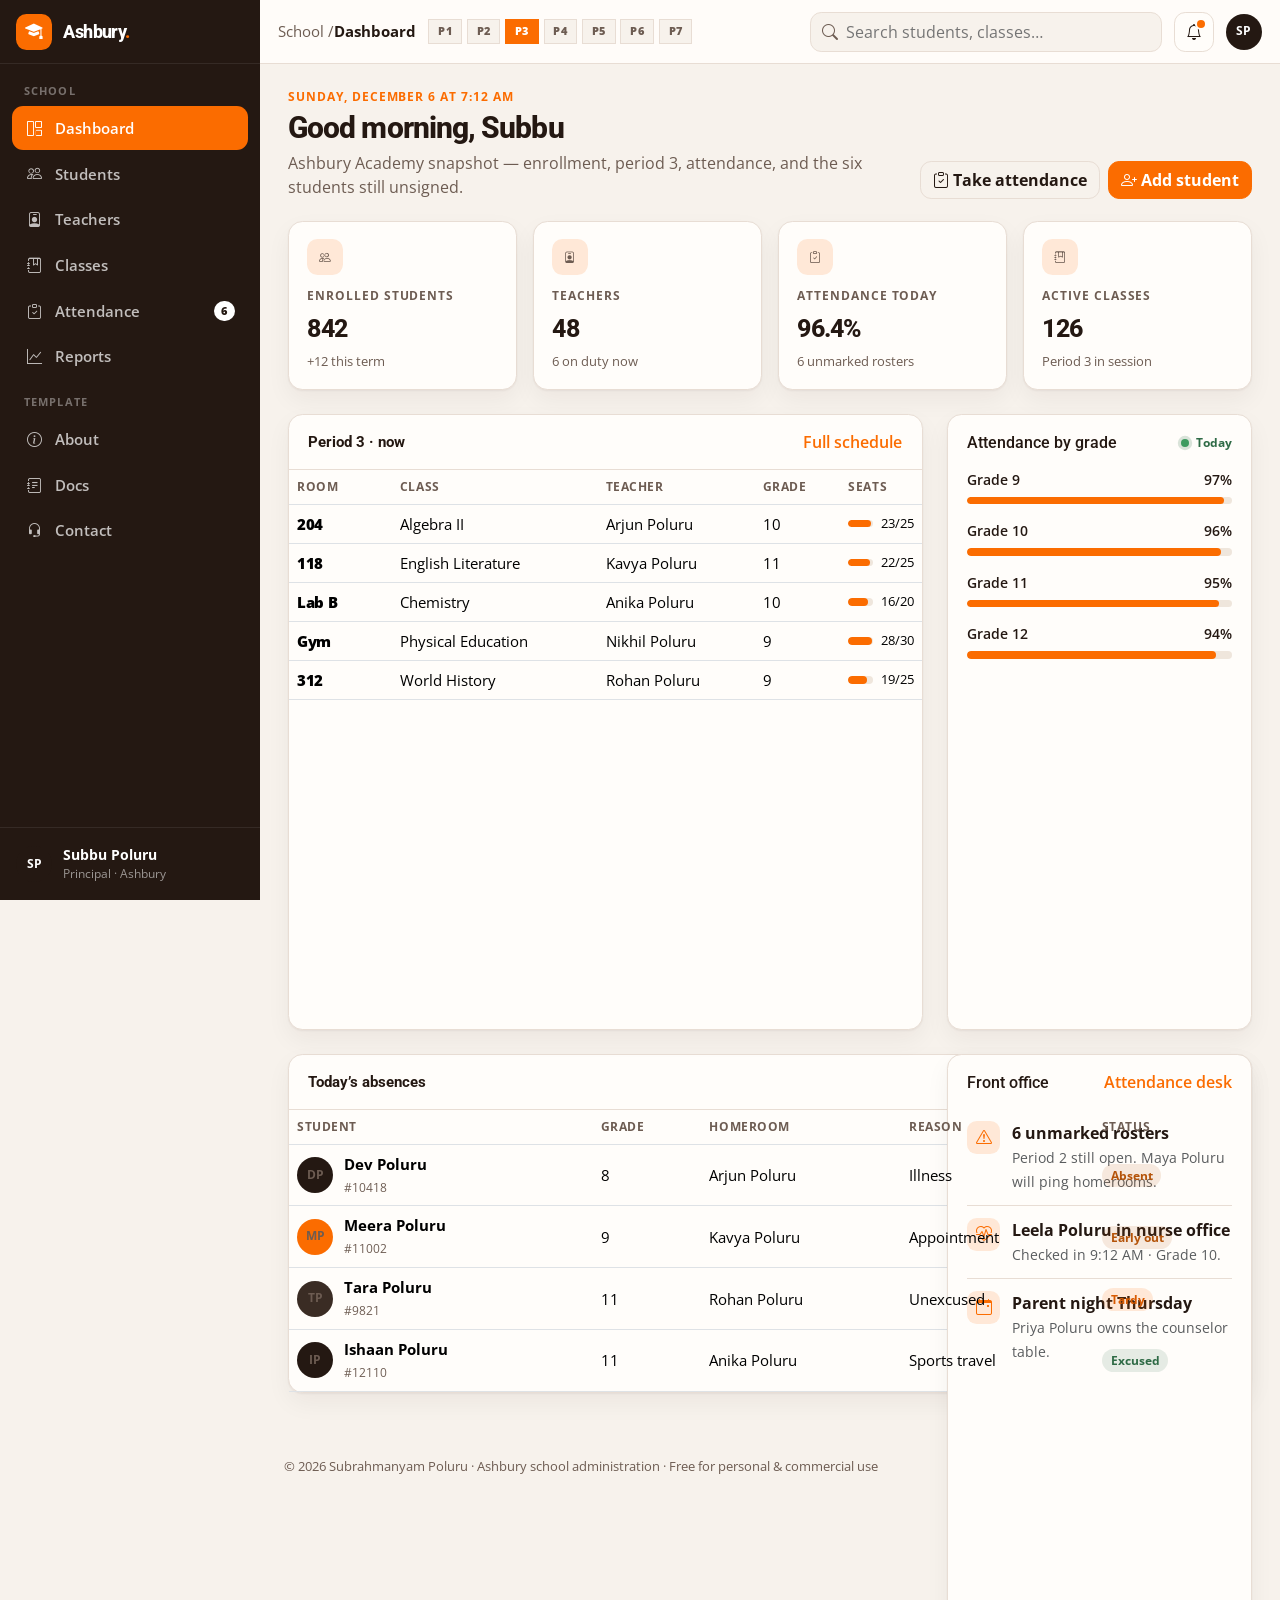
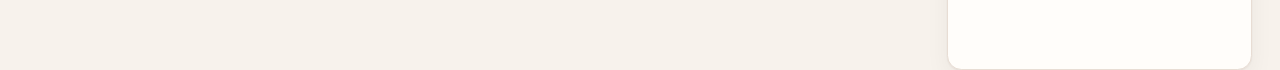
==== web/bootstrap/school-administration/index.html @ 757418d2 "Add school administration dashboard pages and teacher gradebook - Created new HTML pages for school " ====
<!DOCTYPE html>
<!--
  Ashbury — School administration dashboard
  Author: Subrahmanyam Poluru
  Website: https://polurus.com
  License: Free for Personal and Commercial Use
-->
<html lang="en">
<head>
  <meta charset="UTF-8" />
  <meta name="viewport" content="width=device-width, initial-scale=1.0" />
  <meta name="author" content="Subrahmanyam Poluru" />
  <meta name="description" content="Ashbury Academy school administration dashboard for students, teachers, classes, attendance, and reports." />
  <title>Dashboard — Ashbury Academy</title>
  <link rel="preconnect" href="https://fonts.googleapis.com" />
  <link rel="preconnect" href="https://fonts.gstatic.com" crossorigin />
  <link href="https://fonts.googleapis.com/css2?family=Open+Sans:wght@400;500;600;700&family=Roboto:wght@500;700;900&display=swap" rel="stylesheet" />
  <link href="https://cdn.jsdelivr.net/npm/bootstrap@5.3.3/dist/css/bootstrap.min.css" rel="stylesheet" />
  <link href="https://cdn.jsdelivr.net/npm/bootstrap-icons@1.11.3/font/bootstrap-icons.min.css" rel="stylesheet" />
  <link href="assets/css/style.css" rel="stylesheet" />
</head>
<body class="sa-body">
  <a class="sa-skip-link" href="#main-content">Skip to content</a>
  <div class="sa-overlay" id="saOverlay" aria-hidden="true"></div>

  <div class="sa-shell">
    <aside class="sa-sidebar" id="saSidebar" aria-label="Primary">
      <div class="sa-brand">
        <a class="sa-brand-link" href="index.html">
          <span class="sa-brand-mark" aria-hidden="true"><i class="bi bi-mortarboard-fill"></i></span>
          <span>Ashbury<em>.</em></span>
        </a>
        <button type="button" class="sa-sidebar-close d-lg-none" id="saSidebarClose" aria-label="Close navigation">
          <i class="bi bi-x-lg"></i>
        </button>
      </div>
      <nav class="sa-nav">
        <p class="sa-nav-label">School</p>
        <ul class="sa-nav-list">
          <li><a class="sa-nav-link active" href="index.html" aria-current="page"><i class="bi bi-grid-1x2"></i><span>Dashboard</span></a></li>
          <li><a class="sa-nav-link" href="students.html"><i class="bi bi-people"></i><span>Students</span></a></li>
          <li><a class="sa-nav-link" href="teachers.html"><i class="bi bi-person-badge"></i><span>Teachers</span></a></li>
          <li><a class="sa-nav-link" href="classes.html"><i class="bi bi-journal-bookmark"></i><span>Classes</span></a></li>
          <li><a class="sa-nav-link" href="attendance.html"><i class="bi bi-clipboard-check"></i><span>Attendance</span><span class="sa-nav-badge">6</span></a></li>
          <li><a class="sa-nav-link" href="reports.html"><i class="bi bi-graph-up"></i><span>Reports</span></a></li>
        </ul>
        <p class="sa-nav-label">Template</p>
        <ul class="sa-nav-list">
          <li><a class="sa-nav-link" href="about.html"><i class="bi bi-info-circle"></i><span>About</span></a></li>
          <li><a class="sa-nav-link" href="documentation.html"><i class="bi bi-journal-text"></i><span>Docs</span></a></li>
          <li><a class="sa-nav-link" href="contact.html"><i class="bi bi-headset"></i><span>Contact</span></a></li>
        </ul>
      </nav>
      <div class="sa-sidebar-foot">
        <div class="sa-staff">
          <span class="sa-avatar">SP</span>
          <p><strong>Subbu Poluru</strong>Principal · Ashbury</p>
        </div>
      </div>
    </aside>

    <div class="sa-main">
      <header class="sa-topbar">
        <button type="button" class="sa-menu-btn" id="saMenuBtn" aria-label="Open navigation" aria-controls="saSidebar">
          <i class="bi bi-list fs-5"></i>
        </button>
        <p class="sa-crumb mb-0">School / <strong>Dashboard</strong></p>
        <div class="sa-periods" aria-label="Bell schedule">
          <span class="sa-period">P1</span>
          <span class="sa-period">P2</span>
          <span class="sa-period is-now" title="Period 3 · Algebra II">P3</span>
          <span class="sa-period">P4</span>
          <span class="sa-period">P5</span>
          <span class="sa-period">P6</span>
          <span class="sa-period">P7</span>
        </div>
        <div class="sa-search">
          <i class="bi bi-search" aria-hidden="true"></i>
          <input id="saTopSearch" type="search" placeholder="Search students, classes…" aria-label="Search the school dashboard" />
        </div>
        <button type="button" class="sa-icon-btn" aria-label="Notifications, 3 unread">
          <i class="bi bi-bell"></i>
          <span class="sa-dot"></span>
        </button>
        <span class="sa-avatar" aria-hidden="true">SP</span>
      </header>

      <main id="main-content" class="sa-content">
        <div class="sa-page-head">
          <div>
            <p class="sa-kicker" id="saClock">Tuesday, September 8</p>
            <h1>Good morning, Subbu</h1>
            <p class="sa-lede">Ashbury Academy snapshot — enrollment, period 3, attendance, and the six students still unsigned.</p>
          </div>
          <div class="d-flex flex-wrap gap-2">
            <a class="btn sa-btn-ghost" href="attendance.html"><i class="bi bi-clipboard-check me-1"></i>Take attendance</a>
            <a class="btn sa-btn-primary" href="students.html"><i class="bi bi-person-plus me-1"></i>Add student</a>
          </div>
        </div>

        <div class="row g-3 mb-4">
          <div class="col-sm-6 col-xl-3">
            <article class="sa-card sa-stat">
              <span class="sa-stat-icon"><i class="bi bi-people"></i></span>
              <span>Enrolled students</span>
              <strong>842</strong>
              <small>+12 this term</small>
            </article>
          </div>
          <div class="col-sm-6 col-xl-3">
            <article class="sa-card sa-stat">
              <span class="sa-stat-icon"><i class="bi bi-person-badge"></i></span>
              <span>Teachers</span>
              <strong>48</strong>
              <small>6 on duty now</small>
            </article>
          </div>
          <div class="col-sm-6 col-xl-3">
            <article class="sa-card sa-stat">
              <span class="sa-stat-icon"><i class="bi bi-clipboard-check"></i></span>
              <span>Attendance today</span>
              <strong>96.4%</strong>
              <small>6 unmarked rosters</small>
            </article>
          </div>
          <div class="col-sm-6 col-xl-3">
            <article class="sa-card sa-stat">
              <span class="sa-stat-icon"><i class="bi bi-journal-bookmark"></i></span>
              <span>Active classes</span>
              <strong>126</strong>
              <small>Period 3 in session</small>
            </article>
          </div>
        </div>

        <div class="row g-4 mb-4">
          <div class="col-xl-8">
            <section class="sa-card">
              <div class="sa-card-head">
                <h2>Period 3 · now</h2>
                <a href="classes.html" class="fw-semibold">Full schedule</a>
              </div>
              <div class="table-responsive">
                <table class="table sa-table">
                  <thead>
                    <tr>
                      <th>Room</th>
                      <th>Class</th>
                      <th>Teacher</th>
                      <th>Grade</th>
                      <th>Seats</th>
                    </tr>
                  </thead>
                  <tbody>
                    <tr>
                      <td class="sa-class-time">204</td>
                      <td>Algebra II</td>
                      <td>Arjun Poluru</td>
                      <td>10</td>
                      <td>
                        <div class="d-flex align-items-center gap-2">
                          <div class="sa-bar flex-grow-1"><span style="width:92%"></span></div>
                          <span class="small">23/25</span>
                        </div>
                      </td>
                    </tr>
                    <tr>
                      <td class="sa-class-time">118</td>
                      <td>English Literature</td>
                      <td>Kavya Poluru</td>
                      <td>11</td>
                      <td>
                        <div class="d-flex align-items-center gap-2">
                          <div class="sa-bar flex-grow-1"><span style="width:88%"></span></div>
                          <span class="small">22/25</span>
                        </div>
                      </td>
                    </tr>
                    <tr>
                      <td class="sa-class-time">Lab B</td>
                      <td>Chemistry</td>
                      <td>Anika Poluru</td>
                      <td>10</td>
                      <td>
                        <div class="d-flex align-items-center gap-2">
                          <div class="sa-bar flex-grow-1"><span style="width:80%"></span></div>
                          <span class="small">16/20</span>
                        </div>
                      </td>
                    </tr>
                    <tr>
                      <td class="sa-class-time">Gym</td>
                      <td>Physical Education</td>
                      <td>Nikhil Poluru</td>
                      <td>9</td>
                      <td>
                        <div class="d-flex align-items-center gap-2">
                          <div class="sa-bar flex-grow-1"><span style="width:96%"></span></div>
                          <span class="small">28/30</span>
                        </div>
                      </td>
                    </tr>
                    <tr>
                      <td class="sa-class-time">312</td>
                      <td>World History</td>
                      <td>Rohan Poluru</td>
                      <td>9</td>
                      <td>
                        <div class="d-flex align-items-center gap-2">
                          <div class="sa-bar flex-grow-1"><span style="width:76%"></span></div>
                          <span class="small">19/25</span>
                        </div>
                      </td>
                    </tr>
                  </tbody>
                </table>
              </div>
            </section>
          </div>
          <div class="col-xl-4">
            <section class="sa-card sa-card-pad mb-4">
              <div class="d-flex justify-content-between align-items-center mb-3">
                <h2 class="h6 mb-0">Attendance by grade</h2>
                <span class="sa-live">Today</span>
              </div>
              <div class="sa-zone mb-3">
                <div class="sa-zone-row"><span>Grade 9</span><span>97%</span></div>
                <div class="sa-bar"><span style="width:97%"></span></div>
              </div>
              <div class="sa-zone mb-3">
                <div class="sa-zone-row"><span>Grade 10</span><span>96%</span></div>
                <div class="sa-bar"><span style="width:96%"></span></div>
              </div>
              <div class="sa-zone mb-3">
                <div class="sa-zone-row"><span>Grade 11</span><span>95%</span></div>
                <div class="sa-bar"><span style="width:95%"></span></div>
              </div>
              <div class="sa-zone">
                <div class="sa-zone-row"><span>Grade 12</span><span>94%</span></div>
                <div class="sa-bar"><span style="width:94%"></span></div>
              </div>
            </section>
            <section class="sa-card sa-card-pad">
              <h2 class="h6 mb-3">Front office</h2>
              <div class="sa-alert">
                <span class="sa-alert-icon"><i class="bi bi-exclamation-triangle"></i></span>
                <div>
                  <strong class="d-block">6 unmarked rosters</strong>
                  <span class="text-muted small">Period 2 still open. Maya Poluru will ping homerooms.</span>
                </div>
              </div>
              <div class="sa-alert">
                <span class="sa-alert-icon"><i class="bi bi-heart-pulse"></i></span>
                <div>
                  <strong class="d-block">Leela Poluru in nurse office</strong>
                  <span class="text-muted small">Checked in 9:12 AM · Grade 10.</span>
                </div>
              </div>
              <div class="sa-alert">
                <span class="sa-alert-icon"><i class="bi bi-calendar-event"></i></span>
                <div>
                  <strong class="d-block">Parent night Thursday</strong>
                  <span class="text-muted small">Priya Poluru owns the counselor table.</span>
                </div>
              </div>
            </section>
          </div>
        </div>

        <section class="sa-card">
          <div class="sa-card-head">
            <h2>Today’s absences</h2>
            <a href="attendance.html" class="fw-semibold">Attendance desk</a>
          </div>
          <div class="table-responsive">
            <table class="table sa-table">
              <thead>
                <tr>
                  <th>Student</th>
                  <th>Grade</th>
                  <th>Homeroom</th>
                  <th>Reason</th>
                  <th>Status</th>
                </tr>
              </thead>
              <tbody>
                <tr>
                  <td>
                    <div class="sa-person">
                      <span class="sa-avatar">DP</span>
                      <div><strong>Dev Poluru</strong><span>#10418</span></div>
                    </div>
                  </td>
                  <td>8</td>
                  <td>Arjun Poluru</td>
                  <td>Illness</td>
                  <td><span class="sa-badge sa-badge-warn">Absent</span></td>
                </tr>
                <tr>
                  <td>
                    <div class="sa-person">
                      <span class="sa-avatar sa-avatar-ember">MP</span>
                      <div><strong>Meera Poluru</strong><span>#11002</span></div>
                    </div>
                  </td>
                  <td>9</td>
                  <td>Kavya Poluru</td>
                  <td>Appointment</td>
                  <td><span class="sa-badge sa-badge-warn">Early out</span></td>
                </tr>
                <tr>
                  <td>
                    <div class="sa-person">
                      <span class="sa-avatar sa-avatar-ink">TP</span>
                      <div><strong>Tara Poluru</strong><span>#9821</span></div>
                    </div>
                  </td>
                  <td>11</td>
                  <td>Rohan Poluru</td>
                  <td>Unexcused</td>
                  <td><span class="sa-badge">Tardy</span></td>
                </tr>
                <tr>
                  <td>
                    <div class="sa-person">
                      <span class="sa-avatar">IP</span>
                      <div><strong>Ishaan Poluru</strong><span>#12110</span></div>
                    </div>
                  </td>
                  <td>11</td>
                  <td>Anika Poluru</td>
                  <td>Sports travel</td>
                  <td><span class="sa-badge sa-badge-ok">Excused</span></td>
                </tr>
              </tbody>
            </table>
          </div>
        </section>
      </main>

      <p class="sa-footer px-4">&copy; 2026 Subrahmanyam Poluru · Ashbury school administration · Free for personal &amp; commercial use</p>
    </div>
  </div>

  <div class="toast-container position-fixed bottom-0 end-0 p-3" style="z-index: 1100">
    <div id="saToast" class="toast sa-toast" role="status" aria-live="polite" aria-atomic="true">
      <div class="toast-header">
        <strong class="me-auto">Ashbury</strong>
        <button type="button" class="btn-close" data-bs-dismiss="toast" aria-label="Close"></button>
      </div>
      <div class="toast-body" id="saToastBody">Done.</div>
    </div>
  </div>

  <script src="https://cdn.jsdelivr.net/npm/bootstrap@5.3.3/dist/js/bootstrap.bundle.min.js"></script>
  <script src="assets/js/script.js"></script>
</body>
</html>
---- web/bootstrap/school-administration/assets/css/style.css ----
/* Ashbury — School administration dashboard
   Prefix: sa- | Orange #FB6C00 | Open Sans + Roboto
*/
:root {
  --sa-primary: #fb6c00;
  --sa-primary-dark: #d85a00;
  --sa-primary-soft: rgba(251, 108, 0, 0.14);
  --sa-ink: #241812;
  --sa-ink-2: #3a2c24;
  --sa-muted: #6d5c52;
  --sa-canvas: #f7f2ec;
  --sa-surface: #fffdfa;
  --sa-line: #e8ddd4;
  --sa-success: #2f6b46;
  --sa-warn: #b45309;
  --sa-danger: #b42318;
  --sa-sidebar-w: 260px;
  --sa-topbar-h: 64px;
  --sa-radius: 0.9rem;
  --sa-shadow: 0 1px 2px rgba(36, 24, 18, 0.05), 0 10px 24px rgba(36, 24, 18, 0.05);
  --sa-font: "Open Sans", system-ui, sans-serif;
  --sa-display: "Roboto", system-ui, sans-serif;
  --sa-ease: 0.2s ease;
}

*,
*::before,
*::after {
  box-sizing: border-box;
}

html,
body {
  min-height: 100%;
}

body.sa-body {
  margin: 0;
  font-family: var(--sa-font);
  color: var(--sa-ink);
  background: var(--sa-canvas);
  line-height: 1.5;
  -webkit-font-smoothing: antialiased;
}

h1,
h2,
h3,
.sa-brand-link,
.sa-stat strong,
.sa-page-head h1 {
  font-family: var(--sa-display);
}

a {
  color: var(--sa-primary);
  text-decoration: none;
}

a:hover {
  color: var(--sa-primary-dark);
}

button,
input,
select,
textarea {
  font-family: inherit;
}

.sa-skip-link {
  position: absolute;
  left: 1rem;
  top: -3.5rem;
  z-index: 2000;
  background: var(--sa-primary);
  color: #fff;
  padding: 0.6rem 1rem;
  border-radius: 0.55rem;
  font-weight: 700;
}

.sa-skip-link:focus {
  top: 1rem;
  color: #fff;
}

.sa-shell {
  min-height: 100vh;
  min-height: 100dvh;
}

.sa-overlay {
  position: fixed;
  inset: 0;
  z-index: 1035;
  background: rgba(36, 24, 18, 0.5);
  opacity: 0;
  visibility: hidden;
  transition: opacity var(--sa-ease), visibility var(--sa-ease);
}

.sa-overlay.is-visible {
  opacity: 1;
  visibility: visible;
}

.sa-sidebar {
  position: fixed;
  inset: 0 auto 0 0;
  z-index: 1040;
  width: var(--sa-sidebar-w);
  display: flex;
  flex-direction: column;
  background: var(--sa-ink);
  color: rgba(255, 255, 255, 0.72);
  transform: translateX(-100%);
  transition: transform var(--sa-ease);
}

.sa-sidebar.is-open {
  transform: translateX(0);
}

.sa-brand {
  display: flex;
  align-items: center;
  justify-content: space-between;
  gap: 0.75rem;
  min-height: var(--sa-topbar-h);
  padding: 0 1rem;
  border-bottom: 1px solid rgba(255, 255, 255, 0.08);
}

.sa-brand-link {
  display: inline-flex;
  align-items: center;
  gap: 0.7rem;
  color: #fff !important;
  font-weight: 800;
  letter-spacing: -0.03em;
  font-size: 1.15rem;
}

.sa-brand-mark {
  width: 2.25rem;
  height: 2.25rem;
  border-radius: 0.65rem;
  display: grid;
  place-items: center;
  background: var(--sa-primary);
  color: #fff;
  font-size: 1.1rem;
}

.sa-brand em {
  font-style: normal;
  color: var(--sa-primary);
}

.sa-sidebar-close {
  width: 2.15rem;
  height: 2.15rem;
  border: 1px solid rgba(255, 255, 255, 0.14);
  border-radius: 0.5rem;
  background: transparent;
  color: #fff;
}

.sa-nav {
  flex: 1;
  overflow-y: auto;
  padding: 1rem 0.75rem;
}

.sa-nav-label {
  margin: 1rem 0.75rem 0.4rem;
  font-size: 0.7rem;
  font-weight: 700;
  letter-spacing: 0.1em;
  text-transform: uppercase;
  color: rgba(255, 255, 255, 0.38);
}

.sa-nav-label:first-child {
  margin-top: 0.2rem;
}

.sa-nav-list {
  list-style: none;
  margin: 0;
  padding: 0;
}

.sa-nav-link {
  display: flex;
  align-items: center;
  gap: 0.7rem;
  padding: 0.65rem 0.8rem;
  margin-bottom: 0.15rem;
  border-radius: 0.7rem;
  color: rgba(255, 255, 255, 0.72);
  font-weight: 600;
  font-size: 0.94rem;
}

.sa-nav-link i {
  width: 1.2rem;
  text-align: center;
}

.sa-nav-link:hover {
  background: rgba(255, 255, 255, 0.06);
  color: #fff;
}

.sa-nav-link.active {
  background: var(--sa-primary);
  color: #fff;
}

.sa-nav-badge {
  margin-left: auto;
  min-width: 1.35rem;
  padding: 0.1rem 0.4rem;
  border-radius: 999px;
  background: #fff;
  color: var(--sa-ink);
  font-size: 0.68rem;
  font-weight: 800;
  text-align: center;
}

.sa-nav-link.active .sa-nav-badge {
  background: rgba(0, 0, 0, 0.18);
  color: #fff;
}

.sa-sidebar-foot {
  padding: 1rem;
  border-top: 1px solid rgba(255, 255, 255, 0.08);
}

.sa-staff {
  display: flex;
  align-items: center;
  gap: 0.7rem;
}

.sa-staff p {
  margin: 0;
  font-size: 0.78rem;
  color: rgba(255, 255, 255, 0.55);
}

.sa-staff strong {
  display: block;
  color: #fff;
  font-size: 0.88rem;
}

.sa-main {
  min-width: 0;
}

.sa-topbar {
  position: sticky;
  top: 0;
  z-index: 20;
  display: flex;
  align-items: center;
  gap: 0.75rem;
  min-height: var(--sa-topbar-h);
  padding: 0.65rem 1.15rem;
  background: rgba(255, 253, 250, 0.92);
  backdrop-filter: blur(10px);
  border-bottom: 1px solid var(--sa-line);
}

.sa-menu-btn {
  width: 2.4rem;
  height: 2.4rem;
  border: 1px solid var(--sa-line);
  border-radius: 0.65rem;
  background: var(--sa-surface);
  color: var(--sa-ink);
}

.sa-crumb {
  display: none;
  font-size: 0.92rem;
  color: var(--sa-muted);
}

.sa-crumb strong {
  color: var(--sa-ink);
}

.sa-periods {
  display: none;
  flex-wrap: wrap;
  align-items: center;
  gap: 0.3rem;
}

.sa-period {
  min-width: 2.1rem;
  padding: 0.22rem 0.45rem;
  border: 1px solid var(--sa-line);
  background: var(--sa-canvas);
  color: var(--sa-muted);
  font-size: 0.68rem;
  font-weight: 800;
  letter-spacing: 0.04em;
  text-align: center;
}

.sa-period.is-now {
  background: var(--sa-primary);
  border-color: var(--sa-primary);
  color: #fff;
}

.sa-search {
  position: relative;
  margin-left: auto;
  min-width: 0;
  flex: 1 1 10rem;
  max-width: 22rem;
}

.sa-search i {
  position: absolute;
  left: 0.8rem;
  top: 50%;
  transform: translateY(-50%);
  color: var(--sa-muted);
  pointer-events: none;
}

.sa-search input {
  width: 100%;
  height: 2.5rem;
  padding: 0 0.8rem 0 2.2rem;
  border: 1px solid var(--sa-line);
  border-radius: 0.7rem;
  background: var(--sa-canvas);
}

.sa-search input:focus,
.sa-field .form-control:focus,
.sa-field .form-select:focus,
.sa-form .form-control:focus,
.sa-form .form-select:focus {
  outline: 0;
  border-color: var(--sa-primary);
  box-shadow: 0 0 0 0.2rem var(--sa-primary-soft);
}

.sa-icon-btn {
  position: relative;
  width: 2.5rem;
  height: 2.5rem;
  border: 1px solid var(--sa-line);
  border-radius: 0.7rem;
  background: var(--sa-surface);
  color: var(--sa-ink);
}

.sa-dot {
  position: absolute;
  top: 0.45rem;
  right: 0.5rem;
  width: 0.5rem;
  height: 0.5rem;
  border-radius: 50%;
  background: var(--sa-primary);
  box-shadow: 0 0 0 2px var(--sa-surface);
}

.sa-avatar {
  width: 2.25rem;
  height: 2.25rem;
  border-radius: 999px;
  display: grid;
  place-items: center;
  background: var(--sa-ink);
  color: #fff;
  font-weight: 700;
  font-size: 0.78rem;
  flex-shrink: 0;
}

.sa-avatar-lg {
  width: 3.1rem;
  height: 3.1rem;
  font-size: 0.95rem;
  border-radius: 0.85rem;
}

.sa-avatar-ember {
  background: var(--sa-primary);
}

.sa-avatar-ink {
  background: var(--sa-ink-2);
}

.sa-content {
  padding: 1.35rem 1.15rem 2.5rem;
}

.sa-page-head {
  display: flex;
  flex-wrap: wrap;
  align-items: flex-end;
  justify-content: space-between;
  gap: 1rem;
  margin-bottom: 1.35rem;
}

.sa-kicker {
  margin: 0 0 0.25rem;
  font-size: 0.75rem;
  font-weight: 700;
  letter-spacing: 0.08em;
  text-transform: uppercase;
  color: var(--sa-primary);
}

.sa-page-head h1,
.sa-section-title {
  margin: 0;
  font-size: clamp(1.5rem, 3vw, 1.9rem);
  font-weight: 800;
  letter-spacing: -0.03em;
}

.sa-lede {
  margin: 0.3rem 0 0;
  color: var(--sa-muted);
  max-width: 38rem;
}

.sa-btn-primary {
  --bs-btn-bg: var(--sa-primary);
  --bs-btn-border-color: var(--sa-primary);
  --bs-btn-hover-bg: var(--sa-primary-dark);
  --bs-btn-hover-border-color: var(--sa-primary-dark);
  --bs-btn-color: #fff;
  --bs-btn-hover-color: #fff;
  font-weight: 700;
  border-radius: 0.7rem;
}

.sa-btn-ghost {
  --bs-btn-color: var(--sa-ink);
  --bs-btn-border-color: var(--sa-line);
  --bs-btn-hover-bg: var(--sa-canvas);
  --bs-btn-hover-color: var(--sa-ink);
  font-weight: 700;
  border-radius: 0.7rem;
}

.sa-card {
  background: var(--sa-surface);
  border: 1px solid var(--sa-line);
  border-radius: var(--sa-radius);
  box-shadow: var(--sa-shadow);
  height: 100%;
}

.sa-card-pad {
  padding: 1.15rem 1.2rem;
}

.sa-card-head {
  display: flex;
  align-items: center;
  justify-content: space-between;
  gap: 0.75rem;
  padding: 0.95rem 1.2rem;
  border-bottom: 1px solid var(--sa-line);
}

.sa-card-head h2 {
  margin: 0;
  font-size: 0.95rem;
  font-weight: 700;
}

.sa-stat {
  padding: 1.1rem 1.15rem;
  display: flex;
  flex-direction: column;
  gap: 0.35rem;
}

.sa-stat-icon {
  width: 2.25rem;
  height: 2.25rem;
  border-radius: 0.65rem;
  display: grid;
  place-items: center;
  background: var(--sa-primary-soft);
  color: var(--sa-primary);
  margin-bottom: 0.35rem;
}

.sa-stat span {
  font-size: 0.72rem;
  font-weight: 700;
  letter-spacing: 0.08em;
  text-transform: uppercase;
  color: var(--sa-muted);
}

.sa-stat strong {
  font-size: 1.55rem;
  letter-spacing: -0.03em;
  font-weight: 800;
}

.sa-stat small {
  color: var(--sa-muted);
  font-size: 0.8rem;
}

.sa-live {
  display: inline-flex;
  align-items: center;
  gap: 0.4rem;
  font-size: 0.75rem;
  font-weight: 700;
  color: var(--sa-success);
}

.sa-live::before {
  content: "";
  width: 0.5rem;
  height: 0.5rem;
  border-radius: 50%;
  background: #3d9a5f;
  box-shadow: 0 0 0 0.2rem rgba(47, 107, 70, 0.18);
}

.sa-bar {
  height: 0.45rem;
  border-radius: 99px;
  background: #efe6dc;
  overflow: hidden;
}

.sa-bar > span {
  display: block;
  height: 100%;
  background: var(--sa-primary);
  border-radius: inherit;
}

.sa-zone {
  display: grid;
  gap: 0.45rem;
}

.sa-zone-row {
  display: flex;
  justify-content: space-between;
  font-size: 0.88rem;
  font-weight: 600;
}

.sa-badge {
  display: inline-flex;
  align-items: center;
  gap: 0.25rem;
  padding: 0.18rem 0.55rem;
  border-radius: 999px;
  font-size: 0.72rem;
  font-weight: 700;
  background: var(--sa-primary-soft);
  color: var(--sa-primary-dark);
}

.sa-badge-ok {
  background: rgba(47, 107, 70, 0.12);
  color: var(--sa-success);
}

.sa-badge-warn {
  background: rgba(180, 83, 9, 0.12);
  color: var(--sa-warn);
}

.sa-badge-muted {
  background: rgba(36, 24, 18, 0.07);
  color: var(--sa-ink-2);
}

.sa-table {
  --bs-table-bg: transparent;
  margin: 0;
}

.sa-table thead th {
  font-size: 0.72rem;
  text-transform: uppercase;
  letter-spacing: 0.05em;
  color: var(--sa-muted);
  font-weight: 700;
  border-bottom-width: 1px;
}

.sa-table td {
  vertical-align: middle;
  font-size: 0.92rem;
}

.sa-person {
  display: flex;
  align-items: center;
  gap: 0.7rem;
}

.sa-person strong {
  display: block;
  font-size: 0.92rem;
}

.sa-person span {
  color: var(--sa-muted);
  font-size: 0.78rem;
}

.sa-alert {
  display: flex;
  gap: 0.75rem;
  padding: 0.75rem 0;
  border-bottom: 1px solid var(--sa-line);
}

.sa-alert:last-child {
  border-bottom: 0;
  padding-bottom: 0;
}

.sa-alert-icon {
  width: 2.1rem;
  height: 2.1rem;
  border-radius: 0.6rem;
  display: grid;
  place-items: center;
  background: var(--sa-primary-soft);
  color: var(--sa-primary);
  flex-shrink: 0;
}

.sa-toolbar {
  display: flex;
  flex-wrap: wrap;
  gap: 0.75rem;
  align-items: end;
  margin-bottom: 1.15rem;
}

.sa-field {
  display: grid;
  gap: 0.3rem;
  margin: 0;
  font-size: 0.8rem;
  font-weight: 700;
  color: var(--sa-ink-2);
}

.sa-search-wrap {
  position: relative;
  min-width: min(100%, 16rem);
  flex: 1 1 14rem;
}

.sa-search-wrap > i {
  position: absolute;
  left: 0.8rem;
  top: 50%;
  transform: translateY(-50%);
  color: var(--sa-muted);
  pointer-events: none;
}

.sa-search-wrap .form-control {
  padding-left: 2.2rem;
}

.sa-field .form-control,
.sa-field .form-select,
.sa-form .form-control,
.sa-form .form-select {
  border-radius: 0.65rem;
  border-color: var(--sa-line);
  padding: 0.55rem 0.8rem;
}

.sa-empty {
  display: none;
  margin: 1rem 0 0;
  color: var(--sa-muted);
}

.sa-empty.is-visible {
  display: block;
}

.sa-profile {
  display: flex;
  flex-direction: column;
  gap: 0.8rem;
}

.sa-tags {
  display: flex;
  flex-wrap: wrap;
  gap: 0.35rem;
  list-style: none;
  margin: 0;
  padding: 0;
}

.sa-class-time {
  min-width: 4.5rem;
  font-weight: 800;
  letter-spacing: -0.02em;
}

.sa-attend-row {
  display: flex;
  align-items: center;
  justify-content: space-between;
  gap: 0.75rem;
  padding: 0.7rem 0;
  border-bottom: 1px solid var(--sa-line);
}

.sa-attend-row:last-child {
  border-bottom: 0;
}

.sa-docs {
  display: grid;
  grid-template-columns: 14rem 1fr;
  gap: 1.25rem;
  align-items: start;
}

.sa-docs-nav {
  position: sticky;
  top: 5.25rem;
  padding: 1rem;
  background: var(--sa-surface);
  border: 1px solid var(--sa-line);
  border-radius: var(--sa-radius);
}

.sa-docs-nav ul {
  list-style: none;
  margin: 0;
  padding: 0;
  display: grid;
  gap: 0.2rem;
}

.sa-docs-nav a {
  display: block;
  padding: 0.4rem 0.55rem;
  border-radius: 0.45rem;
  color: var(--sa-ink-2);
  font-weight: 600;
  font-size: 0.9rem;
}

.sa-docs-nav a:hover,
.sa-docs-nav a.is-active {
  background: var(--sa-primary-soft);
  color: var(--sa-primary-dark);
}

.sa-docs-content section {
  scroll-margin-top: 5.5rem;
  margin-bottom: 1.75rem;
}

.sa-code {
  display: block;
  padding: 0.9rem 1rem;
  border-radius: 0.65rem;
  background: var(--sa-ink);
  color: #f7f2ec;
  font-family: ui-monospace, Menlo, monospace;
  font-size: 0.8rem;
  overflow-x: auto;
  white-space: pre;
}

.sa-toast .toast-header {
  background: var(--sa-ink);
  color: #fff;
  border: 0;
}

.sa-footer {
  padding: 1.25rem 1.15rem 0.25rem;
  color: var(--sa-muted);
  font-size: 0.8rem;
}

.sa-form-stack {
  display: grid;
  gap: 0.9rem;
}

@media (min-width: 992px) {
  .sa-sidebar {
    transform: none;
  }

  .sa-main {
    margin-left: var(--sa-sidebar-w);
  }

  .sa-menu-btn,
  .sa-sidebar-close {
    display: none;
  }

  .sa-crumb,
  .sa-periods {
    display: flex;
  }

  .sa-content {
    padding: 1.5rem 1.75rem 2.75rem;
  }
}

@media (max-width: 991.98px) {
  .sa-docs {
    grid-template-columns: 1fr;
  }

  .sa-docs-nav {
    position: static;
  }
}

@media (max-width: 575.98px) {
  .sa-search {
    display: none;
  }
}
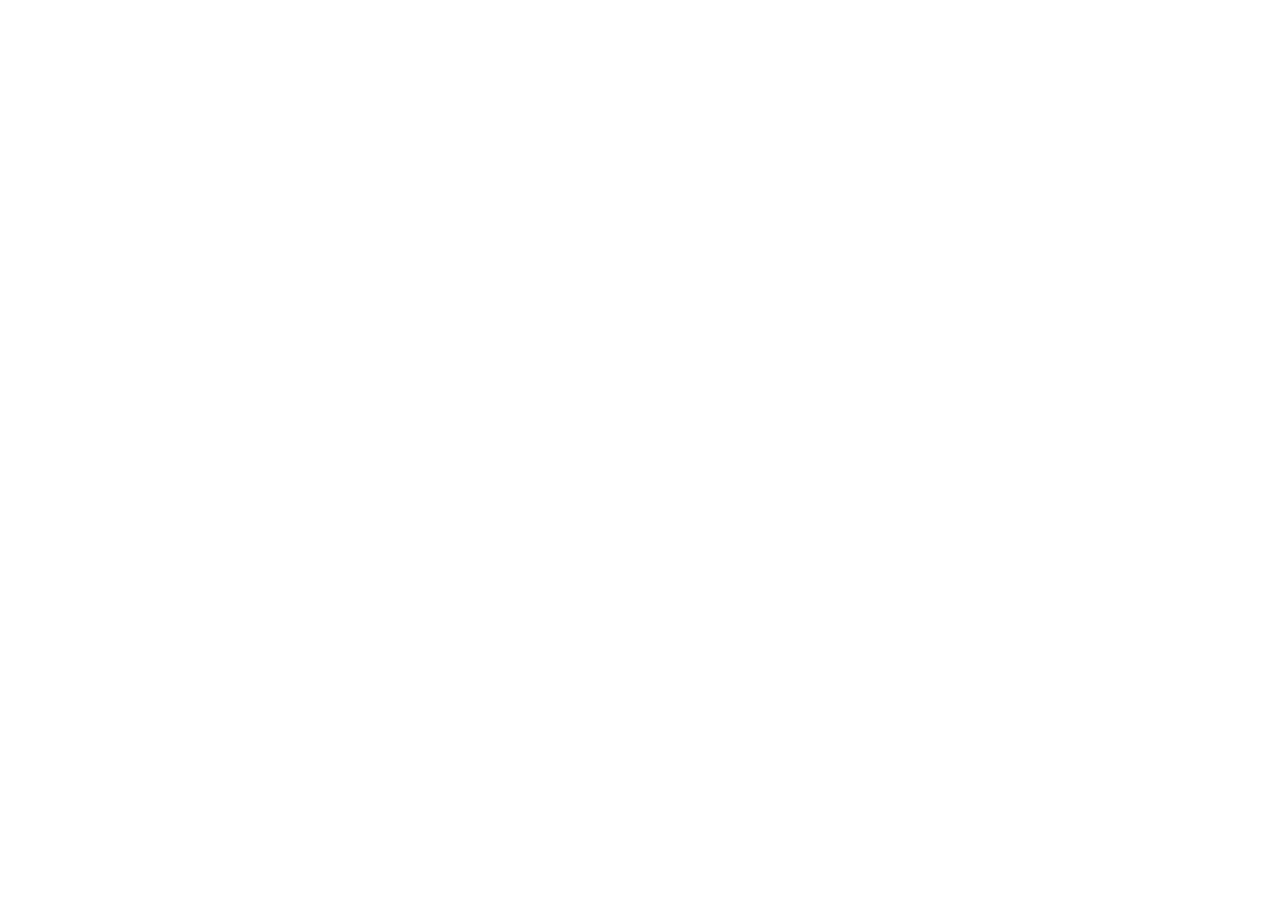
==== commit ae95d6da: "Add initial HTML, CSS, and JavaScript files for School Administration	school-administration	Educatio" ====
--- a/web/bootstrap/school-administration/index.html
+++ b/web/bootstrap/school-administration/index.html
@@ -1,6 +1,6 @@
 <!DOCTYPE html>
 <!--
-  Ashbury — School administration dashboard
+  Lotline — Real estate marketplace
   Author: Subrahmanyam Poluru
   Website: https://polurus.com
   License: Free for Personal and Commercial Use
@@ -10,347 +10,16 @@
   <meta charset="UTF-8" />
   <meta name="viewport" content="width=device-width, initial-scale=1.0" />
   <meta name="author" content="Subrahmanyam Poluru" />
-  <meta name="description" content="Ashbury Academy school administration dashboard for students, teachers, classes, attendance, and reports." />
-  <title>Dashboard — Ashbury Academy</title>
+  <meta name="description" content="" />
+  <title></title>
   <link rel="preconnect" href="https://fonts.googleapis.com" />
   <link rel="preconnect" href="https://fonts.gstatic.com" crossorigin />
-  <link href="https://fonts.googleapis.com/css2?family=Open+Sans:wght@400;500;600;700&family=Roboto:wght@500;700;900&display=swap" rel="stylesheet" />
+  <link href="https://fonts.googleapis.com/css2?family=Plus+Jakarta+Sans:wght@500;600;700;800&family=Source+Serif+4:opsz,wght@8..60,500;8..60,600;8..60,700&display=swap" rel="stylesheet" />
   <link href="https://cdn.jsdelivr.net/npm/bootstrap@5.3.3/dist/css/bootstrap.min.css" rel="stylesheet" />
   <link href="https://cdn.jsdelivr.net/npm/bootstrap-icons@1.11.3/font/bootstrap-icons.min.css" rel="stylesheet" />
   <link href="assets/css/style.css" rel="stylesheet" />
 </head>
-<body class="sa-body">
-  <a class="sa-skip-link" href="#main-content">Skip to content</a>
-  <div class="sa-overlay" id="saOverlay" aria-hidden="true"></div>
-
-  <div class="sa-shell">
-    <aside class="sa-sidebar" id="saSidebar" aria-label="Primary">
-      <div class="sa-brand">
-        <a class="sa-brand-link" href="index.html">
-          <span class="sa-brand-mark" aria-hidden="true"><i class="bi bi-mortarboard-fill"></i></span>
-          <span>Ashbury<em>.</em></span>
-        </a>
-        <button type="button" class="sa-sidebar-close d-lg-none" id="saSidebarClose" aria-label="Close navigation">
-          <i class="bi bi-x-lg"></i>
-        </button>
-      </div>
-      <nav class="sa-nav">
-        <p class="sa-nav-label">School</p>
-        <ul class="sa-nav-list">
-          <li><a class="sa-nav-link active" href="index.html" aria-current="page"><i class="bi bi-grid-1x2"></i><span>Dashboard</span></a></li>
-          <li><a class="sa-nav-link" href="students.html"><i class="bi bi-people"></i><span>Students</span></a></li>
-          <li><a class="sa-nav-link" href="teachers.html"><i class="bi bi-person-badge"></i><span>Teachers</span></a></li>
-          <li><a class="sa-nav-link" href="classes.html"><i class="bi bi-journal-bookmark"></i><span>Classes</span></a></li>
-          <li><a class="sa-nav-link" href="attendance.html"><i class="bi bi-clipboard-check"></i><span>Attendance</span><span class="sa-nav-badge">6</span></a></li>
-          <li><a class="sa-nav-link" href="reports.html"><i class="bi bi-graph-up"></i><span>Reports</span></a></li>
-        </ul>
-        <p class="sa-nav-label">Template</p>
-        <ul class="sa-nav-list">
-          <li><a class="sa-nav-link" href="about.html"><i class="bi bi-info-circle"></i><span>About</span></a></li>
-          <li><a class="sa-nav-link" href="documentation.html"><i class="bi bi-journal-text"></i><span>Docs</span></a></li>
-          <li><a class="sa-nav-link" href="contact.html"><i class="bi bi-headset"></i><span>Contact</span></a></li>
-        </ul>
-      </nav>
-      <div class="sa-sidebar-foot">
-        <div class="sa-staff">
-          <span class="sa-avatar">SP</span>
-          <p><strong>Subbu Poluru</strong>Principal · Ashbury</p>
-        </div>
-      </div>
-    </aside>
-
-    <div class="sa-main">
-      <header class="sa-topbar">
-        <button type="button" class="sa-menu-btn" id="saMenuBtn" aria-label="Open navigation" aria-controls="saSidebar">
-          <i class="bi bi-list fs-5"></i>
-        </button>
-        <p class="sa-crumb mb-0">School / <strong>Dashboard</strong></p>
-        <div class="sa-periods" aria-label="Bell schedule">
-          <span class="sa-period">P1</span>
-          <span class="sa-period">P2</span>
-          <span class="sa-period is-now" title="Period 3 · Algebra II">P3</span>
-          <span class="sa-period">P4</span>
-          <span class="sa-period">P5</span>
-          <span class="sa-period">P6</span>
-          <span class="sa-period">P7</span>
-        </div>
-        <div class="sa-search">
-          <i class="bi bi-search" aria-hidden="true"></i>
-          <input id="saTopSearch" type="search" placeholder="Search students, classes…" aria-label="Search the school dashboard" />
-        </div>
-        <button type="button" class="sa-icon-btn" aria-label="Notifications, 3 unread">
-          <i class="bi bi-bell"></i>
-          <span class="sa-dot"></span>
-        </button>
-        <span class="sa-avatar" aria-hidden="true">SP</span>
-      </header>
-
-      <main id="main-content" class="sa-content">
-        <div class="sa-page-head">
-          <div>
-            <p class="sa-kicker" id="saClock">Tuesday, September 8</p>
-            <h1>Good morning, Subbu</h1>
-            <p class="sa-lede">Ashbury Academy snapshot — enrollment, period 3, attendance, and the six students still unsigned.</p>
-          </div>
-          <div class="d-flex flex-wrap gap-2">
-            <a class="btn sa-btn-ghost" href="attendance.html"><i class="bi bi-clipboard-check me-1"></i>Take attendance</a>
-            <a class="btn sa-btn-primary" href="students.html"><i class="bi bi-person-plus me-1"></i>Add student</a>
-          </div>
-        </div>
-
-        <div class="row g-3 mb-4">
-          <div class="col-sm-6 col-xl-3">
-            <article class="sa-card sa-stat">
-              <span class="sa-stat-icon"><i class="bi bi-people"></i></span>
-              <span>Enrolled students</span>
-              <strong>842</strong>
-              <small>+12 this term</small>
-            </article>
-          </div>
-          <div class="col-sm-6 col-xl-3">
-            <article class="sa-card sa-stat">
-              <span class="sa-stat-icon"><i class="bi bi-person-badge"></i></span>
-              <span>Teachers</span>
-              <strong>48</strong>
-              <small>6 on duty now</small>
-            </article>
-          </div>
-          <div class="col-sm-6 col-xl-3">
-            <article class="sa-card sa-stat">
-              <span class="sa-stat-icon"><i class="bi bi-clipboard-check"></i></span>
-              <span>Attendance today</span>
-              <strong>96.4%</strong>
-              <small>6 unmarked rosters</small>
-            </article>
-          </div>
-          <div class="col-sm-6 col-xl-3">
-            <article class="sa-card sa-stat">
-              <span class="sa-stat-icon"><i class="bi bi-journal-bookmark"></i></span>
-              <span>Active classes</span>
-              <strong>126</strong>
-              <small>Period 3 in session</small>
-            </article>
-          </div>
-        </div>
-
-        <div class="row g-4 mb-4">
-          <div class="col-xl-8">
-            <section class="sa-card">
-              <div class="sa-card-head">
-                <h2>Period 3 · now</h2>
-                <a href="classes.html" class="fw-semibold">Full schedule</a>
-              </div>
-              <div class="table-responsive">
-                <table class="table sa-table">
-                  <thead>
-                    <tr>
-                      <th>Room</th>
-                      <th>Class</th>
-                      <th>Teacher</th>
-                      <th>Grade</th>
-                      <th>Seats</th>
-                    </tr>
-                  </thead>
-                  <tbody>
-                    <tr>
-                      <td class="sa-class-time">204</td>
-                      <td>Algebra II</td>
-                      <td>Arjun Poluru</td>
-                      <td>10</td>
-                      <td>
-                        <div class="d-flex align-items-center gap-2">
-                          <div class="sa-bar flex-grow-1"><span style="width:92%"></span></div>
-                          <span class="small">23/25</span>
-                        </div>
-                      </td>
-                    </tr>
-                    <tr>
-                      <td class="sa-class-time">118</td>
-                      <td>English Literature</td>
-                      <td>Kavya Poluru</td>
-                      <td>11</td>
-                      <td>
-                        <div class="d-flex align-items-center gap-2">
-                          <div class="sa-bar flex-grow-1"><span style="width:88%"></span></div>
-                          <span class="small">22/25</span>
-                        </div>
-                      </td>
-                    </tr>
-                    <tr>
-                      <td class="sa-class-time">Lab B</td>
-                      <td>Chemistry</td>
-                      <td>Anika Poluru</td>
-                      <td>10</td>
-                      <td>
-                        <div class="d-flex align-items-center gap-2">
-                          <div class="sa-bar flex-grow-1"><span style="width:80%"></span></div>
-                          <span class="small">16/20</span>
-                        </div>
-                      </td>
-                    </tr>
-                    <tr>
-                      <td class="sa-class-time">Gym</td>
-                      <td>Physical Education</td>
-                      <td>Nikhil Poluru</td>
-                      <td>9</td>
-                      <td>
-                        <div class="d-flex align-items-center gap-2">
-                          <div class="sa-bar flex-grow-1"><span style="width:96%"></span></div>
-                          <span class="small">28/30</span>
-                        </div>
-                      </td>
-                    </tr>
-                    <tr>
-                      <td class="sa-class-time">312</td>
-                      <td>World History</td>
-                      <td>Rohan Poluru</td>
-                      <td>9</td>
-                      <td>
-                        <div class="d-flex align-items-center gap-2">
-                          <div class="sa-bar flex-grow-1"><span style="width:76%"></span></div>
-                          <span class="small">19/25</span>
-                        </div>
-                      </td>
-                    </tr>
-                  </tbody>
-                </table>
-              </div>
-            </section>
-          </div>
-          <div class="col-xl-4">
-            <section class="sa-card sa-card-pad mb-4">
-              <div class="d-flex justify-content-between align-items-center mb-3">
-                <h2 class="h6 mb-0">Attendance by grade</h2>
-                <span class="sa-live">Today</span>
-              </div>
-              <div class="sa-zone mb-3">
-                <div class="sa-zone-row"><span>Grade 9</span><span>97%</span></div>
-                <div class="sa-bar"><span style="width:97%"></span></div>
-              </div>
-              <div class="sa-zone mb-3">
-                <div class="sa-zone-row"><span>Grade 10</span><span>96%</span></div>
-                <div class="sa-bar"><span style="width:96%"></span></div>
-              </div>
-              <div class="sa-zone mb-3">
-                <div class="sa-zone-row"><span>Grade 11</span><span>95%</span></div>
-                <div class="sa-bar"><span style="width:95%"></span></div>
-              </div>
-              <div class="sa-zone">
-                <div class="sa-zone-row"><span>Grade 12</span><span>94%</span></div>
-                <div class="sa-bar"><span style="width:94%"></span></div>
-              </div>
-            </section>
-            <section class="sa-card sa-card-pad">
-              <h2 class="h6 mb-3">Front office</h2>
-              <div class="sa-alert">
-                <span class="sa-alert-icon"><i class="bi bi-exclamation-triangle"></i></span>
-                <div>
-                  <strong class="d-block">6 unmarked rosters</strong>
-                  <span class="text-muted small">Period 2 still open. Maya Poluru will ping homerooms.</span>
-                </div>
-              </div>
-              <div class="sa-alert">
-                <span class="sa-alert-icon"><i class="bi bi-heart-pulse"></i></span>
-                <div>
-                  <strong class="d-block">Leela Poluru in nurse office</strong>
-                  <span class="text-muted small">Checked in 9:12 AM · Grade 10.</span>
-                </div>
-              </div>
-              <div class="sa-alert">
-                <span class="sa-alert-icon"><i class="bi bi-calendar-event"></i></span>
-                <div>
-                  <strong class="d-block">Parent night Thursday</strong>
-                  <span class="text-muted small">Priya Poluru owns the counselor table.</span>
-                </div>
-              </div>
-            </section>
-          </div>
-        </div>
-
-        <section class="sa-card">
-          <div class="sa-card-head">
-            <h2>Today’s absences</h2>
-            <a href="attendance.html" class="fw-semibold">Attendance desk</a>
-          </div>
-          <div class="table-responsive">
-            <table class="table sa-table">
-              <thead>
-                <tr>
-                  <th>Student</th>
-                  <th>Grade</th>
-                  <th>Homeroom</th>
-                  <th>Reason</th>
-                  <th>Status</th>
-                </tr>
-              </thead>
-              <tbody>
-                <tr>
-                  <td>
-                    <div class="sa-person">
-                      <span class="sa-avatar">DP</span>
-                      <div><strong>Dev Poluru</strong><span>#10418</span></div>
-                    </div>
-                  </td>
-                  <td>8</td>
-                  <td>Arjun Poluru</td>
-                  <td>Illness</td>
-                  <td><span class="sa-badge sa-badge-warn">Absent</span></td>
-                </tr>
-                <tr>
-                  <td>
-                    <div class="sa-person">
-                      <span class="sa-avatar sa-avatar-ember">MP</span>
-                      <div><strong>Meera Poluru</strong><span>#11002</span></div>
-                    </div>
-                  </td>
-                  <td>9</td>
-                  <td>Kavya Poluru</td>
-                  <td>Appointment</td>
-                  <td><span class="sa-badge sa-badge-warn">Early out</span></td>
-                </tr>
-                <tr>
-                  <td>
-                    <div class="sa-person">
-                      <span class="sa-avatar sa-avatar-ink">TP</span>
-                      <div><strong>Tara Poluru</strong><span>#9821</span></div>
-                    </div>
-                  </td>
-                  <td>11</td>
-                  <td>Rohan Poluru</td>
-                  <td>Unexcused</td>
-                  <td><span class="sa-badge">Tardy</span></td>
-                </tr>
-                <tr>
-                  <td>
-                    <div class="sa-person">
-                      <span class="sa-avatar">IP</span>
-                      <div><strong>Ishaan Poluru</strong><span>#12110</span></div>
-                    </div>
-                  </td>
-                  <td>11</td>
-                  <td>Anika Poluru</td>
-                  <td>Sports travel</td>
-                  <td><span class="sa-badge sa-badge-ok">Excused</span></td>
-                </tr>
-              </tbody>
-            </table>
-          </div>
-        </section>
-      </main>
-
-      <p class="sa-footer px-4">&copy; 2026 Subrahmanyam Poluru · Ashbury school administration · Free for personal &amp; commercial use</p>
-    </div>
-  </div>
-
-  <div class="toast-container position-fixed bottom-0 end-0 p-3" style="z-index: 1100">
-    <div id="saToast" class="toast sa-toast" role="status" aria-live="polite" aria-atomic="true">
-      <div class="toast-header">
-        <strong class="me-auto">Ashbury</strong>
-        <button type="button" class="btn-close" data-bs-dismiss="toast" aria-label="Close"></button>
-      </div>
-      <div class="toast-body" id="saToastBody">Done.</div>
-    </div>
-  </div>
+<body>
 
   <script src="https://cdn.jsdelivr.net/npm/bootstrap@5.3.3/dist/js/bootstrap.bundle.min.js"></script>
   <script src="assets/js/script.js"></script>
--- a/web/bootstrap/school-administration/assets/css/style.css
+++ b/web/bootstrap/school-administration/assets/css/style.css
@@ -1,858 +1,5 @@
-/* Ashbury — School administration dashboard
-   Prefix: sa- | Orange #FB6C00 | Open Sans + Roboto
-*/
-:root {
-  --sa-primary: #fb6c00;
-  --sa-primary-dark: #d85a00;
-  --sa-primary-soft: rgba(251, 108, 0, 0.14);
-  --sa-ink: #241812;
-  --sa-ink-2: #3a2c24;
-  --sa-muted: #6d5c52;
-  --sa-canvas: #f7f2ec;
-  --sa-surface: #fffdfa;
-  --sa-line: #e8ddd4;
-  --sa-success: #2f6b46;
-  --sa-warn: #b45309;
-  --sa-danger: #b42318;
-  --sa-sidebar-w: 260px;
-  --sa-topbar-h: 64px;
-  --sa-radius: 0.9rem;
-  --sa-shadow: 0 1px 2px rgba(36, 24, 18, 0.05), 0 10px 24px rgba(36, 24, 18, 0.05);
-  --sa-font: "Open Sans", system-ui, sans-serif;
-  --sa-display: "Roboto", system-ui, sans-serif;
-  --sa-ease: 0.2s ease;
-}
-
-*,
-*::before,
-*::after {
-  box-sizing: border-box;
-}
-
-html,
-body {
-  min-height: 100%;
-}
-
-body.sa-body {
-  margin: 0;
-  font-family: var(--sa-font);
-  color: var(--sa-ink);
-  background: var(--sa-canvas);
-  line-height: 1.5;
-  -webkit-font-smoothing: antialiased;
-}
-
-h1,
-h2,
-h3,
-.sa-brand-link,
-.sa-stat strong,
-.sa-page-head h1 {
-  font-family: var(--sa-display);
-}
-
-a {
-  color: var(--sa-primary);
-  text-decoration: none;
-}
-
-a:hover {
-  color: var(--sa-primary-dark);
-}
-
-button,
-input,
-select,
-textarea {
-  font-family: inherit;
-}
-
-.sa-skip-link {
-  position: absolute;
-  left: 1rem;
-  top: -3.5rem;
-  z-index: 2000;
-  background: var(--sa-primary);
-  color: #fff;
-  padding: 0.6rem 1rem;
-  border-radius: 0.55rem;
-  font-weight: 700;
-}
-
-.sa-skip-link:focus {
-  top: 1rem;
-  color: #fff;
-}
-
-.sa-shell {
-  min-height: 100vh;
-  min-height: 100dvh;
-}
-
-.sa-overlay {
-  position: fixed;
-  inset: 0;
-  z-index: 1035;
-  background: rgba(36, 24, 18, 0.5);
-  opacity: 0;
-  visibility: hidden;
-  transition: opacity var(--sa-ease), visibility var(--sa-ease);
-}
-
-.sa-overlay.is-visible {
-  opacity: 1;
-  visibility: visible;
-}
-
-.sa-sidebar {
-  position: fixed;
-  inset: 0 auto 0 0;
-  z-index: 1040;
-  width: var(--sa-sidebar-w);
-  display: flex;
-  flex-direction: column;
-  background: var(--sa-ink);
-  color: rgba(255, 255, 255, 0.72);
-  transform: translateX(-100%);
-  transition: transform var(--sa-ease);
-}
-
-.sa-sidebar.is-open {
-  transform: translateX(0);
-}
-
-.sa-brand {
-  display: flex;
-  align-items: center;
-  justify-content: space-between;
-  gap: 0.75rem;
-  min-height: var(--sa-topbar-h);
-  padding: 0 1rem;
-  border-bottom: 1px solid rgba(255, 255, 255, 0.08);
-}
-
-.sa-brand-link {
-  display: inline-flex;
-  align-items: center;
-  gap: 0.7rem;
-  color: #fff !important;
-  font-weight: 800;
-  letter-spacing: -0.03em;
-  font-size: 1.15rem;
-}
-
-.sa-brand-mark {
-  width: 2.25rem;
-  height: 2.25rem;
-  border-radius: 0.65rem;
-  display: grid;
-  place-items: center;
-  background: var(--sa-primary);
-  color: #fff;
-  font-size: 1.1rem;
-}
-
-.sa-brand em {
-  font-style: normal;
-  color: var(--sa-primary);
-}
-
-.sa-sidebar-close {
-  width: 2.15rem;
-  height: 2.15rem;
-  border: 1px solid rgba(255, 255, 255, 0.14);
-  border-radius: 0.5rem;
-  background: transparent;
-  color: #fff;
-}
-
-.sa-nav {
-  flex: 1;
-  overflow-y: auto;
-  padding: 1rem 0.75rem;
-}
-
-.sa-nav-label {
-  margin: 1rem 0.75rem 0.4rem;
-  font-size: 0.7rem;
-  font-weight: 700;
-  letter-spacing: 0.1em;
-  text-transform: uppercase;
-  color: rgba(255, 255, 255, 0.38);
-}
-
-.sa-nav-label:first-child {
-  margin-top: 0.2rem;
-}
-
-.sa-nav-list {
-  list-style: none;
-  margin: 0;
-  padding: 0;
-}
-
-.sa-nav-link {
-  display: flex;
-  align-items: center;
-  gap: 0.7rem;
-  padding: 0.65rem 0.8rem;
-  margin-bottom: 0.15rem;
-  border-radius: 0.7rem;
-  color: rgba(255, 255, 255, 0.72);
-  font-weight: 600;
-  font-size: 0.94rem;
-}
-
-.sa-nav-link i {
-  width: 1.2rem;
-  text-align: center;
-}
-
-.sa-nav-link:hover {
-  background: rgba(255, 255, 255, 0.06);
-  color: #fff;
-}
-
-.sa-nav-link.active {
-  background: var(--sa-primary);
-  color: #fff;
-}
-
-.sa-nav-badge {
-  margin-left: auto;
-  min-width: 1.35rem;
-  padding: 0.1rem 0.4rem;
-  border-radius: 999px;
-  background: #fff;
-  color: var(--sa-ink);
-  font-size: 0.68rem;
-  font-weight: 800;
-  text-align: center;
-}
-
-.sa-nav-link.active .sa-nav-badge {
-  background: rgba(0, 0, 0, 0.18);
-  color: #fff;
-}
-
-.sa-sidebar-foot {
-  padding: 1rem;
-  border-top: 1px solid rgba(255, 255, 255, 0.08);
-}
-
-.sa-staff {
-  display: flex;
-  align-items: center;
-  gap: 0.7rem;
-}
-
-.sa-staff p {
-  margin: 0;
-  font-size: 0.78rem;
-  color: rgba(255, 255, 255, 0.55);
-}
-
-.sa-staff strong {
-  display: block;
-  color: #fff;
-  font-size: 0.88rem;
-}
-
-.sa-main {
-  min-width: 0;
-}
-
-.sa-topbar {
-  position: sticky;
-  top: 0;
-  z-index: 20;
-  display: flex;
-  align-items: center;
-  gap: 0.75rem;
-  min-height: var(--sa-topbar-h);
-  padding: 0.65rem 1.15rem;
-  background: rgba(255, 253, 250, 0.92);
-  backdrop-filter: blur(10px);
-  border-bottom: 1px solid var(--sa-line);
-}
-
-.sa-menu-btn {
-  width: 2.4rem;
-  height: 2.4rem;
-  border: 1px solid var(--sa-line);
-  border-radius: 0.65rem;
-  background: var(--sa-surface);
-  color: var(--sa-ink);
-}
-
-.sa-crumb {
-  display: none;
-  font-size: 0.92rem;
-  color: var(--sa-muted);
-}
-
-.sa-crumb strong {
-  color: var(--sa-ink);
-}
-
-.sa-periods {
-  display: none;
-  flex-wrap: wrap;
-  align-items: center;
-  gap: 0.3rem;
-}
-
-.sa-period {
-  min-width: 2.1rem;
-  padding: 0.22rem 0.45rem;
-  border: 1px solid var(--sa-line);
-  background: var(--sa-canvas);
-  color: var(--sa-muted);
-  font-size: 0.68rem;
-  font-weight: 800;
-  letter-spacing: 0.04em;
-  text-align: center;
-}
-
-.sa-period.is-now {
-  background: var(--sa-primary);
-  border-color: var(--sa-primary);
-  color: #fff;
-}
-
-.sa-search {
-  position: relative;
-  margin-left: auto;
-  min-width: 0;
-  flex: 1 1 10rem;
-  max-width: 22rem;
-}
-
-.sa-search i {
-  position: absolute;
-  left: 0.8rem;
-  top: 50%;
-  transform: translateY(-50%);
-  color: var(--sa-muted);
-  pointer-events: none;
-}
-
-.sa-search input {
-  width: 100%;
-  height: 2.5rem;
-  padding: 0 0.8rem 0 2.2rem;
-  border: 1px solid var(--sa-line);
-  border-radius: 0.7rem;
-  background: var(--sa-canvas);
-}
-
-.sa-search input:focus,
-.sa-field .form-control:focus,
-.sa-field .form-select:focus,
-.sa-form .form-control:focus,
-.sa-form .form-select:focus {
-  outline: 0;
-  border-color: var(--sa-primary);
-  box-shadow: 0 0 0 0.2rem var(--sa-primary-soft);
-}
-
-.sa-icon-btn {
-  position: relative;
-  width: 2.5rem;
-  height: 2.5rem;
-  border: 1px solid var(--sa-line);
-  border-radius: 0.7rem;
-  background: var(--sa-surface);
-  color: var(--sa-ink);
-}
-
-.sa-dot {
-  position: absolute;
-  top: 0.45rem;
-  right: 0.5rem;
-  width: 0.5rem;
-  height: 0.5rem;
-  border-radius: 50%;
-  background: var(--sa-primary);
-  box-shadow: 0 0 0 2px var(--sa-surface);
-}
-
-.sa-avatar {
-  width: 2.25rem;
-  height: 2.25rem;
-  border-radius: 999px;
-  display: grid;
-  place-items: center;
-  background: var(--sa-ink);
-  color: #fff;
-  font-weight: 700;
-  font-size: 0.78rem;
-  flex-shrink: 0;
-}
-
-.sa-avatar-lg {
-  width: 3.1rem;
-  height: 3.1rem;
-  font-size: 0.95rem;
-  border-radius: 0.85rem;
-}
-
-.sa-avatar-ember {
-  background: var(--sa-primary);
-}
-
-.sa-avatar-ink {
-  background: var(--sa-ink-2);
-}
-
-.sa-content {
-  padding: 1.35rem 1.15rem 2.5rem;
-}
-
-.sa-page-head {
-  display: flex;
-  flex-wrap: wrap;
-  align-items: flex-end;
-  justify-content: space-between;
-  gap: 1rem;
-  margin-bottom: 1.35rem;
-}
-
-.sa-kicker {
-  margin: 0 0 0.25rem;
-  font-size: 0.75rem;
-  font-weight: 700;
-  letter-spacing: 0.08em;
-  text-transform: uppercase;
-  color: var(--sa-primary);
-}
-
-.sa-page-head h1,
-.sa-section-title {
-  margin: 0;
-  font-size: clamp(1.5rem, 3vw, 1.9rem);
-  font-weight: 800;
-  letter-spacing: -0.03em;
-}
-
-.sa-lede {
-  margin: 0.3rem 0 0;
-  color: var(--sa-muted);
-  max-width: 38rem;
-}
-
-.sa-btn-primary {
-  --bs-btn-bg: var(--sa-primary);
-  --bs-btn-border-color: var(--sa-primary);
-  --bs-btn-hover-bg: var(--sa-primary-dark);
-  --bs-btn-hover-border-color: var(--sa-primary-dark);
-  --bs-btn-color: #fff;
-  --bs-btn-hover-color: #fff;
-  font-weight: 700;
-  border-radius: 0.7rem;
-}
-
-.sa-btn-ghost {
-  --bs-btn-color: var(--sa-ink);
-  --bs-btn-border-color: var(--sa-line);
-  --bs-btn-hover-bg: var(--sa-canvas);
-  --bs-btn-hover-color: var(--sa-ink);
-  font-weight: 700;
-  border-radius: 0.7rem;
-}
-
-.sa-card {
-  background: var(--sa-surface);
-  border: 1px solid var(--sa-line);
-  border-radius: var(--sa-radius);
-  box-shadow: var(--sa-shadow);
-  height: 100%;
-}
-
-.sa-card-pad {
-  padding: 1.15rem 1.2rem;
-}
-
-.sa-card-head {
-  display: flex;
-  align-items: center;
-  justify-content: space-between;
-  gap: 0.75rem;
-  padding: 0.95rem 1.2rem;
-  border-bottom: 1px solid var(--sa-line);
-}
-
-.sa-card-head h2 {
-  margin: 0;
-  font-size: 0.95rem;
-  font-weight: 700;
-}
-
-.sa-stat {
-  padding: 1.1rem 1.15rem;
-  display: flex;
-  flex-direction: column;
-  gap: 0.35rem;
-}
-
-.sa-stat-icon {
-  width: 2.25rem;
-  height: 2.25rem;
-  border-radius: 0.65rem;
-  display: grid;
-  place-items: center;
-  background: var(--sa-primary-soft);
-  color: var(--sa-primary);
-  margin-bottom: 0.35rem;
-}
-
-.sa-stat span {
-  font-size: 0.72rem;
-  font-weight: 700;
-  letter-spacing: 0.08em;
-  text-transform: uppercase;
-  color: var(--sa-muted);
-}
-
-.sa-stat strong {
-  font-size: 1.55rem;
-  letter-spacing: -0.03em;
-  font-weight: 800;
-}
-
-.sa-stat small {
-  color: var(--sa-muted);
-  font-size: 0.8rem;
-}
-
-.sa-live {
-  display: inline-flex;
-  align-items: center;
-  gap: 0.4rem;
-  font-size: 0.75rem;
-  font-weight: 700;
-  color: var(--sa-success);
-}
-
-.sa-live::before {
-  content: "";
-  width: 0.5rem;
-  height: 0.5rem;
-  border-radius: 50%;
-  background: #3d9a5f;
-  box-shadow: 0 0 0 0.2rem rgba(47, 107, 70, 0.18);
-}
-
-.sa-bar {
-  height: 0.45rem;
-  border-radius: 99px;
-  background: #efe6dc;
-  overflow: hidden;
-}
-
-.sa-bar > span {
-  display: block;
-  height: 100%;
-  background: var(--sa-primary);
-  border-radius: inherit;
-}
-
-.sa-zone {
-  display: grid;
-  gap: 0.45rem;
-}
-
-.sa-zone-row {
-  display: flex;
-  justify-content: space-between;
-  font-size: 0.88rem;
-  font-weight: 600;
-}
-
-.sa-badge {
-  display: inline-flex;
-  align-items: center;
-  gap: 0.25rem;
-  padding: 0.18rem 0.55rem;
-  border-radius: 999px;
-  font-size: 0.72rem;
-  font-weight: 700;
-  background: var(--sa-primary-soft);
-  color: var(--sa-primary-dark);
-}
-
-.sa-badge-ok {
-  background: rgba(47, 107, 70, 0.12);
-  color: var(--sa-success);
-}
-
-.sa-badge-warn {
-  background: rgba(180, 83, 9, 0.12);
-  color: var(--sa-warn);
-}
-
-.sa-badge-muted {
-  background: rgba(36, 24, 18, 0.07);
-  color: var(--sa-ink-2);
-}
-
-.sa-table {
-  --bs-table-bg: transparent;
-  margin: 0;
-}
-
-.sa-table thead th {
-  font-size: 0.72rem;
-  text-transform: uppercase;
-  letter-spacing: 0.05em;
-  color: var(--sa-muted);
-  font-weight: 700;
-  border-bottom-width: 1px;
-}
-
-.sa-table td {
-  vertical-align: middle;
-  font-size: 0.92rem;
-}
-
-.sa-person {
-  display: flex;
-  align-items: center;
-  gap: 0.7rem;
-}
-
-.sa-person strong {
-  display: block;
-  font-size: 0.92rem;
-}
-
-.sa-person span {
-  color: var(--sa-muted);
-  font-size: 0.78rem;
-}
-
-.sa-alert {
-  display: flex;
-  gap: 0.75rem;
-  padding: 0.75rem 0;
-  border-bottom: 1px solid var(--sa-line);
-}
-
-.sa-alert:last-child {
-  border-bottom: 0;
-  padding-bottom: 0;
-}
-
-.sa-alert-icon {
-  width: 2.1rem;
-  height: 2.1rem;
-  border-radius: 0.6rem;
-  display: grid;
-  place-items: center;
-  background: var(--sa-primary-soft);
-  color: var(--sa-primary);
-  flex-shrink: 0;
-}
-
-.sa-toolbar {
-  display: flex;
-  flex-wrap: wrap;
-  gap: 0.75rem;
-  align-items: end;
-  margin-bottom: 1.15rem;
-}
-
-.sa-field {
-  display: grid;
-  gap: 0.3rem;
-  margin: 0;
-  font-size: 0.8rem;
-  font-weight: 700;
-  color: var(--sa-ink-2);
-}
-
-.sa-search-wrap {
-  position: relative;
-  min-width: min(100%, 16rem);
-  flex: 1 1 14rem;
-}
-
-.sa-search-wrap > i {
-  position: absolute;
-  left: 0.8rem;
-  top: 50%;
-  transform: translateY(-50%);
-  color: var(--sa-muted);
-  pointer-events: none;
-}
-
-.sa-search-wrap .form-control {
-  padding-left: 2.2rem;
-}
-
-.sa-field .form-control,
-.sa-field .form-select,
-.sa-form .form-control,
-.sa-form .form-select {
-  border-radius: 0.65rem;
-  border-color: var(--sa-line);
-  padding: 0.55rem 0.8rem;
-}
-
-.sa-empty {
-  display: none;
-  margin: 1rem 0 0;
-  color: var(--sa-muted);
-}
-
-.sa-empty.is-visible {
-  display: block;
-}
-
-.sa-profile {
-  display: flex;
-  flex-direction: column;
-  gap: 0.8rem;
-}
-
-.sa-tags {
-  display: flex;
-  flex-wrap: wrap;
-  gap: 0.35rem;
-  list-style: none;
-  margin: 0;
-  padding: 0;
-}
-
-.sa-class-time {
-  min-width: 4.5rem;
-  font-weight: 800;
-  letter-spacing: -0.02em;
-}
-
-.sa-attend-row {
-  display: flex;
-  align-items: center;
-  justify-content: space-between;
-  gap: 0.75rem;
-  padding: 0.7rem 0;
-  border-bottom: 1px solid var(--sa-line);
-}
-
-.sa-attend-row:last-child {
-  border-bottom: 0;
-}
-
-.sa-docs {
-  display: grid;
-  grid-template-columns: 14rem 1fr;
-  gap: 1.25rem;
-  align-items: start;
-}
-
-.sa-docs-nav {
-  position: sticky;
-  top: 5.25rem;
-  padding: 1rem;
-  background: var(--sa-surface);
-  border: 1px solid var(--sa-line);
-  border-radius: var(--sa-radius);
-}
-
-.sa-docs-nav ul {
-  list-style: none;
-  margin: 0;
-  padding: 0;
-  display: grid;
-  gap: 0.2rem;
-}
-
-.sa-docs-nav a {
-  display: block;
-  padding: 0.4rem 0.55rem;
-  border-radius: 0.45rem;
-  color: var(--sa-ink-2);
-  font-weight: 600;
-  font-size: 0.9rem;
-}
-
-.sa-docs-nav a:hover,
-.sa-docs-nav a.is-active {
-  background: var(--sa-primary-soft);
-  color: var(--sa-primary-dark);
-}
-
-.sa-docs-content section {
-  scroll-margin-top: 5.5rem;
-  margin-bottom: 1.75rem;
-}
-
-.sa-code {
-  display: block;
-  padding: 0.9rem 1rem;
-  border-radius: 0.65rem;
-  background: var(--sa-ink);
-  color: #f7f2ec;
-  font-family: ui-monospace, Menlo, monospace;
-  font-size: 0.8rem;
-  overflow-x: auto;
-  white-space: pre;
-}
-
-.sa-toast .toast-header {
-  background: var(--sa-ink);
-  color: #fff;
-  border: 0;
-}
-
-.sa-footer {
-  padding: 1.25rem 1.15rem 0.25rem;
-  color: var(--sa-muted);
-  font-size: 0.8rem;
-}
-
-.sa-form-stack {
-  display: grid;
-  gap: 0.9rem;
-}
-
-@media (min-width: 992px) {
-  .sa-sidebar {
-    transform: none;
-  }
-
-  .sa-main {
-    margin-left: var(--sa-sidebar-w);
-  }
-
-  .sa-menu-btn,
-  .sa-sidebar-close {
-    display: none;
-  }
-
-  .sa-crumb,
-  .sa-periods {
-    display: flex;
-  }
-
-  .sa-content {
-    padding: 1.5rem 1.75rem 2.75rem;
-  }
-}
-
-@media (max-width: 991.98px) {
-  .sa-docs {
-    grid-template-columns: 1fr;
-  }
-
-  .sa-docs-nav {
-    position: static;
-  }
-}
-
-@media (max-width: 575.98px) {
-  .sa-search {
-    display: none;
-  }
-}
+/* ==========================================================================
+   Lotline — Real estate marketplace
+   Prefix: ll-*
+   Primary: #44ACFF
+   ========================================================================== */
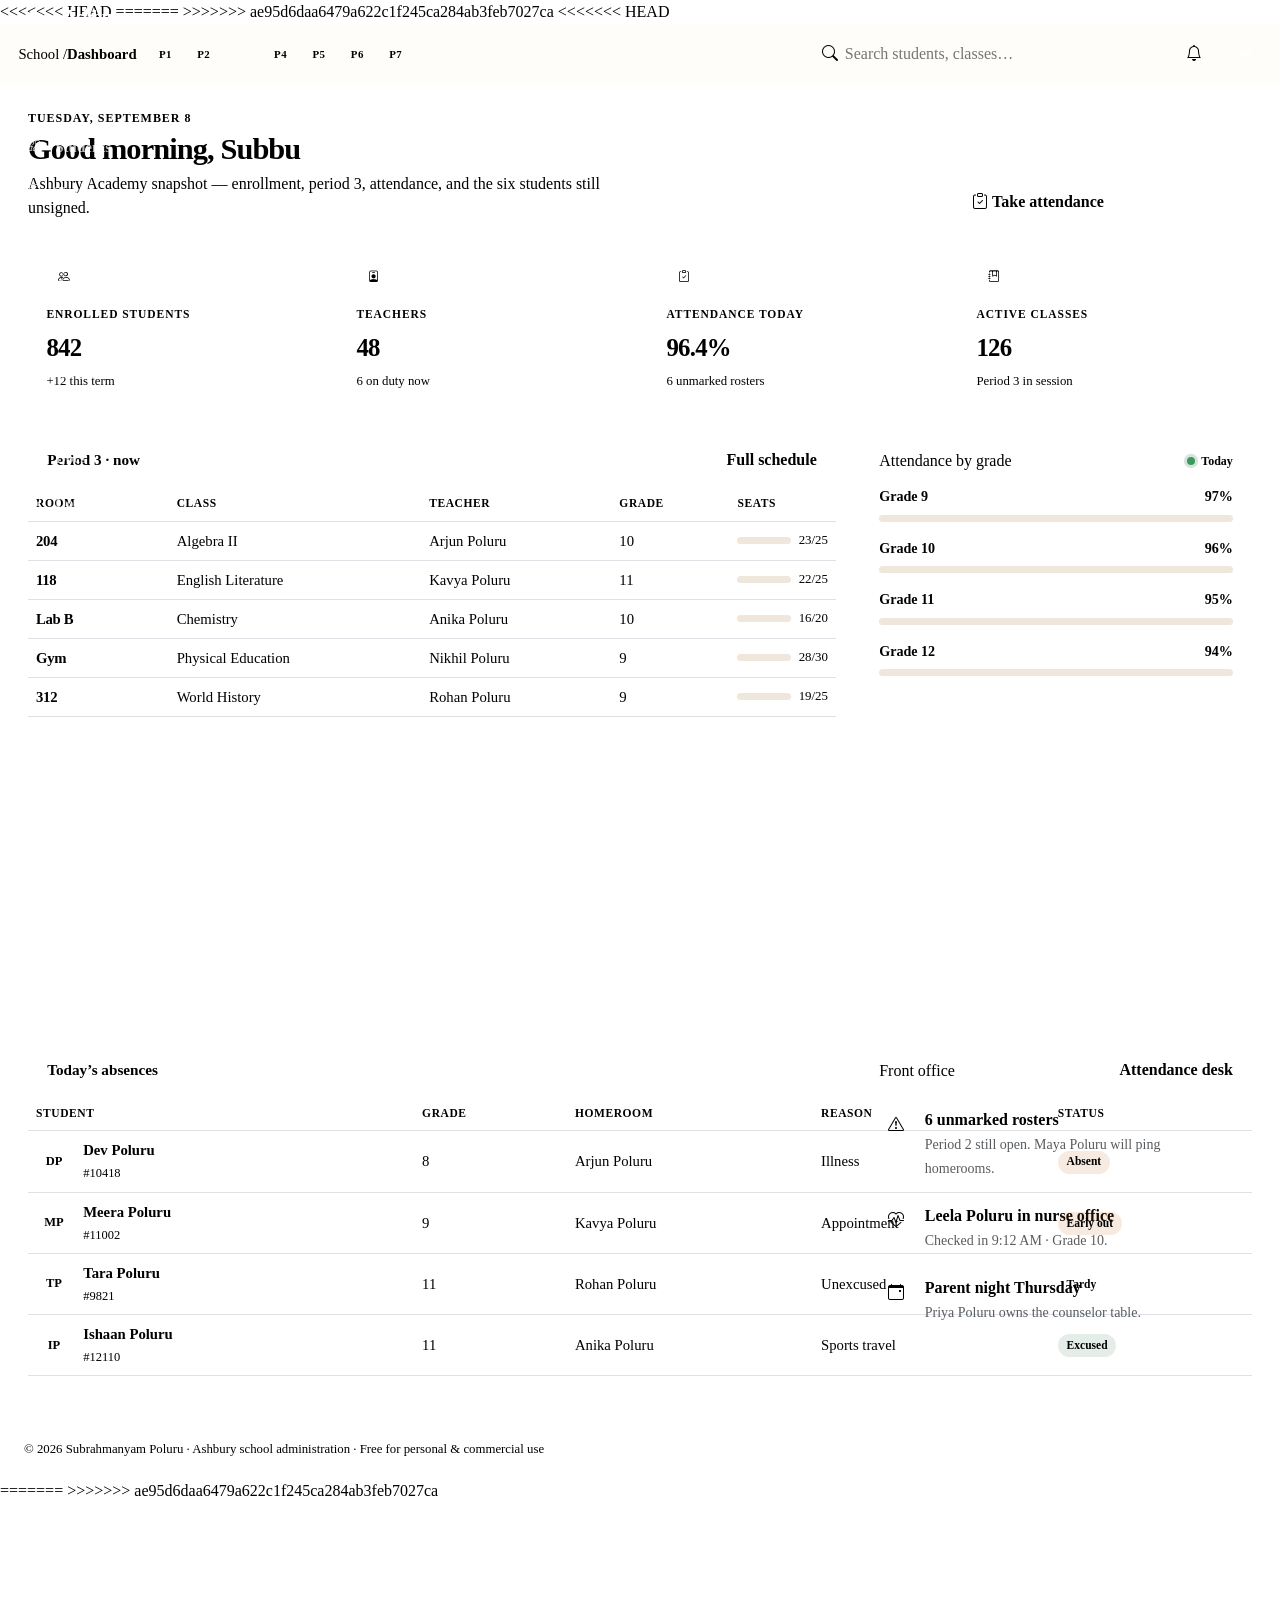
==== commit 4e589965: "Resolve merge conflicts and update project metadata for Lotline real estate marketplace" ====
--- a/web/bootstrap/school-administration/index.html
+++ b/web/bootstrap/school-administration/index.html
@@ -1,6 +1,10 @@
 <!DOCTYPE html>
 <!--
+<<<<<<< HEAD
+  Ashbury — School administration dashboard
+=======
   Lotline — Real estate marketplace
+>>>>>>> ae95d6daa6479a622c1f245ca284ab3feb7027ca
   Author: Subrahmanyam Poluru
   Website: https://polurus.com
   License: Free for Personal and Commercial Use
@@ -10,16 +14,359 @@
   <meta charset="UTF-8" />
   <meta name="viewport" content="width=device-width, initial-scale=1.0" />
   <meta name="author" content="Subrahmanyam Poluru" />
+<<<<<<< HEAD
+  <meta name="description" content="Ashbury Academy school administration dashboard for students, teachers, classes, attendance, and reports." />
+  <title>Dashboard — Ashbury Academy</title>
+  <link rel="preconnect" href="https://fonts.googleapis.com" />
+  <link rel="preconnect" href="https://fonts.gstatic.com" crossorigin />
+  <link href="https://fonts.googleapis.com/css2?family=Open+Sans:wght@400;500;600;700&family=Roboto:wght@500;700;900&display=swap" rel="stylesheet" />
+=======
   <meta name="description" content="" />
   <title></title>
   <link rel="preconnect" href="https://fonts.googleapis.com" />
   <link rel="preconnect" href="https://fonts.gstatic.com" crossorigin />
   <link href="https://fonts.googleapis.com/css2?family=Plus+Jakarta+Sans:wght@500;600;700;800&family=Source+Serif+4:opsz,wght@8..60,500;8..60,600;8..60,700&display=swap" rel="stylesheet" />
+>>>>>>> ae95d6daa6479a622c1f245ca284ab3feb7027ca
   <link href="https://cdn.jsdelivr.net/npm/bootstrap@5.3.3/dist/css/bootstrap.min.css" rel="stylesheet" />
   <link href="https://cdn.jsdelivr.net/npm/bootstrap-icons@1.11.3/font/bootstrap-icons.min.css" rel="stylesheet" />
   <link href="assets/css/style.css" rel="stylesheet" />
 </head>
+<<<<<<< HEAD
+<body class="sa-body">
+  <a class="sa-skip-link" href="#main-content">Skip to content</a>
+  <div class="sa-overlay" id="saOverlay" aria-hidden="true"></div>
+
+  <div class="sa-shell">
+    <aside class="sa-sidebar" id="saSidebar" aria-label="Primary">
+      <div class="sa-brand">
+        <a class="sa-brand-link" href="index.html">
+          <span class="sa-brand-mark" aria-hidden="true"><i class="bi bi-mortarboard-fill"></i></span>
+          <span>Ashbury<em>.</em></span>
+        </a>
+        <button type="button" class="sa-sidebar-close d-lg-none" id="saSidebarClose" aria-label="Close navigation">
+          <i class="bi bi-x-lg"></i>
+        </button>
+      </div>
+      <nav class="sa-nav">
+        <p class="sa-nav-label">School</p>
+        <ul class="sa-nav-list">
+          <li><a class="sa-nav-link active" href="index.html" aria-current="page"><i class="bi bi-grid-1x2"></i><span>Dashboard</span></a></li>
+          <li><a class="sa-nav-link" href="students.html"><i class="bi bi-people"></i><span>Students</span></a></li>
+          <li><a class="sa-nav-link" href="teachers.html"><i class="bi bi-person-badge"></i><span>Teachers</span></a></li>
+          <li><a class="sa-nav-link" href="classes.html"><i class="bi bi-journal-bookmark"></i><span>Classes</span></a></li>
+          <li><a class="sa-nav-link" href="attendance.html"><i class="bi bi-clipboard-check"></i><span>Attendance</span><span class="sa-nav-badge">6</span></a></li>
+          <li><a class="sa-nav-link" href="reports.html"><i class="bi bi-graph-up"></i><span>Reports</span></a></li>
+        </ul>
+        <p class="sa-nav-label">Template</p>
+        <ul class="sa-nav-list">
+          <li><a class="sa-nav-link" href="about.html"><i class="bi bi-info-circle"></i><span>About</span></a></li>
+          <li><a class="sa-nav-link" href="documentation.html"><i class="bi bi-journal-text"></i><span>Docs</span></a></li>
+          <li><a class="sa-nav-link" href="contact.html"><i class="bi bi-headset"></i><span>Contact</span></a></li>
+        </ul>
+      </nav>
+      <div class="sa-sidebar-foot">
+        <div class="sa-staff">
+          <span class="sa-avatar">SP</span>
+          <p><strong>Subbu Poluru</strong>Principal · Ashbury</p>
+        </div>
+      </div>
+    </aside>
+
+    <div class="sa-main">
+      <header class="sa-topbar">
+        <button type="button" class="sa-menu-btn" id="saMenuBtn" aria-label="Open navigation" aria-controls="saSidebar">
+          <i class="bi bi-list fs-5"></i>
+        </button>
+        <p class="sa-crumb mb-0">School / <strong>Dashboard</strong></p>
+        <div class="sa-periods" aria-label="Bell schedule">
+          <span class="sa-period">P1</span>
+          <span class="sa-period">P2</span>
+          <span class="sa-period is-now" title="Period 3 · Algebra II">P3</span>
+          <span class="sa-period">P4</span>
+          <span class="sa-period">P5</span>
+          <span class="sa-period">P6</span>
+          <span class="sa-period">P7</span>
+        </div>
+        <div class="sa-search">
+          <i class="bi bi-search" aria-hidden="true"></i>
+          <input id="saTopSearch" type="search" placeholder="Search students, classes…" aria-label="Search the school dashboard" />
+        </div>
+        <button type="button" class="sa-icon-btn" aria-label="Notifications, 3 unread">
+          <i class="bi bi-bell"></i>
+          <span class="sa-dot"></span>
+        </button>
+        <span class="sa-avatar" aria-hidden="true">SP</span>
+      </header>
+
+      <main id="main-content" class="sa-content">
+        <div class="sa-page-head">
+          <div>
+            <p class="sa-kicker" id="saClock">Tuesday, September 8</p>
+            <h1>Good morning, Subbu</h1>
+            <p class="sa-lede">Ashbury Academy snapshot — enrollment, period 3, attendance, and the six students still unsigned.</p>
+          </div>
+          <div class="d-flex flex-wrap gap-2">
+            <a class="btn sa-btn-ghost" href="attendance.html"><i class="bi bi-clipboard-check me-1"></i>Take attendance</a>
+            <a class="btn sa-btn-primary" href="students.html"><i class="bi bi-person-plus me-1"></i>Add student</a>
+          </div>
+        </div>
+
+        <div class="row g-3 mb-4">
+          <div class="col-sm-6 col-xl-3">
+            <article class="sa-card sa-stat">
+              <span class="sa-stat-icon"><i class="bi bi-people"></i></span>
+              <span>Enrolled students</span>
+              <strong>842</strong>
+              <small>+12 this term</small>
+            </article>
+          </div>
+          <div class="col-sm-6 col-xl-3">
+            <article class="sa-card sa-stat">
+              <span class="sa-stat-icon"><i class="bi bi-person-badge"></i></span>
+              <span>Teachers</span>
+              <strong>48</strong>
+              <small>6 on duty now</small>
+            </article>
+          </div>
+          <div class="col-sm-6 col-xl-3">
+            <article class="sa-card sa-stat">
+              <span class="sa-stat-icon"><i class="bi bi-clipboard-check"></i></span>
+              <span>Attendance today</span>
+              <strong>96.4%</strong>
+              <small>6 unmarked rosters</small>
+            </article>
+          </div>
+          <div class="col-sm-6 col-xl-3">
+            <article class="sa-card sa-stat">
+              <span class="sa-stat-icon"><i class="bi bi-journal-bookmark"></i></span>
+              <span>Active classes</span>
+              <strong>126</strong>
+              <small>Period 3 in session</small>
+            </article>
+          </div>
+        </div>
+
+        <div class="row g-4 mb-4">
+          <div class="col-xl-8">
+            <section class="sa-card">
+              <div class="sa-card-head">
+                <h2>Period 3 · now</h2>
+                <a href="classes.html" class="fw-semibold">Full schedule</a>
+              </div>
+              <div class="table-responsive">
+                <table class="table sa-table">
+                  <thead>
+                    <tr>
+                      <th>Room</th>
+                      <th>Class</th>
+                      <th>Teacher</th>
+                      <th>Grade</th>
+                      <th>Seats</th>
+                    </tr>
+                  </thead>
+                  <tbody>
+                    <tr>
+                      <td class="sa-class-time">204</td>
+                      <td>Algebra II</td>
+                      <td>Arjun Poluru</td>
+                      <td>10</td>
+                      <td>
+                        <div class="d-flex align-items-center gap-2">
+                          <div class="sa-bar flex-grow-1"><span style="width:92%"></span></div>
+                          <span class="small">23/25</span>
+                        </div>
+                      </td>
+                    </tr>
+                    <tr>
+                      <td class="sa-class-time">118</td>
+                      <td>English Literature</td>
+                      <td>Kavya Poluru</td>
+                      <td>11</td>
+                      <td>
+                        <div class="d-flex align-items-center gap-2">
+                          <div class="sa-bar flex-grow-1"><span style="width:88%"></span></div>
+                          <span class="small">22/25</span>
+                        </div>
+                      </td>
+                    </tr>
+                    <tr>
+                      <td class="sa-class-time">Lab B</td>
+                      <td>Chemistry</td>
+                      <td>Anika Poluru</td>
+                      <td>10</td>
+                      <td>
+                        <div class="d-flex align-items-center gap-2">
+                          <div class="sa-bar flex-grow-1"><span style="width:80%"></span></div>
+                          <span class="small">16/20</span>
+                        </div>
+                      </td>
+                    </tr>
+                    <tr>
+                      <td class="sa-class-time">Gym</td>
+                      <td>Physical Education</td>
+                      <td>Nikhil Poluru</td>
+                      <td>9</td>
+                      <td>
+                        <div class="d-flex align-items-center gap-2">
+                          <div class="sa-bar flex-grow-1"><span style="width:96%"></span></div>
+                          <span class="small">28/30</span>
+                        </div>
+                      </td>
+                    </tr>
+                    <tr>
+                      <td class="sa-class-time">312</td>
+                      <td>World History</td>
+                      <td>Rohan Poluru</td>
+                      <td>9</td>
+                      <td>
+                        <div class="d-flex align-items-center gap-2">
+                          <div class="sa-bar flex-grow-1"><span style="width:76%"></span></div>
+                          <span class="small">19/25</span>
+                        </div>
+                      </td>
+                    </tr>
+                  </tbody>
+                </table>
+              </div>
+            </section>
+          </div>
+          <div class="col-xl-4">
+            <section class="sa-card sa-card-pad mb-4">
+              <div class="d-flex justify-content-between align-items-center mb-3">
+                <h2 class="h6 mb-0">Attendance by grade</h2>
+                <span class="sa-live">Today</span>
+              </div>
+              <div class="sa-zone mb-3">
+                <div class="sa-zone-row"><span>Grade 9</span><span>97%</span></div>
+                <div class="sa-bar"><span style="width:97%"></span></div>
+              </div>
+              <div class="sa-zone mb-3">
+                <div class="sa-zone-row"><span>Grade 10</span><span>96%</span></div>
+                <div class="sa-bar"><span style="width:96%"></span></div>
+              </div>
+              <div class="sa-zone mb-3">
+                <div class="sa-zone-row"><span>Grade 11</span><span>95%</span></div>
+                <div class="sa-bar"><span style="width:95%"></span></div>
+              </div>
+              <div class="sa-zone">
+                <div class="sa-zone-row"><span>Grade 12</span><span>94%</span></div>
+                <div class="sa-bar"><span style="width:94%"></span></div>
+              </div>
+            </section>
+            <section class="sa-card sa-card-pad">
+              <h2 class="h6 mb-3">Front office</h2>
+              <div class="sa-alert">
+                <span class="sa-alert-icon"><i class="bi bi-exclamation-triangle"></i></span>
+                <div>
+                  <strong class="d-block">6 unmarked rosters</strong>
+                  <span class="text-muted small">Period 2 still open. Maya Poluru will ping homerooms.</span>
+                </div>
+              </div>
+              <div class="sa-alert">
+                <span class="sa-alert-icon"><i class="bi bi-heart-pulse"></i></span>
+                <div>
+                  <strong class="d-block">Leela Poluru in nurse office</strong>
+                  <span class="text-muted small">Checked in 9:12 AM · Grade 10.</span>
+                </div>
+              </div>
+              <div class="sa-alert">
+                <span class="sa-alert-icon"><i class="bi bi-calendar-event"></i></span>
+                <div>
+                  <strong class="d-block">Parent night Thursday</strong>
+                  <span class="text-muted small">Priya Poluru owns the counselor table.</span>
+                </div>
+              </div>
+            </section>
+          </div>
+        </div>
+
+        <section class="sa-card">
+          <div class="sa-card-head">
+            <h2>Today’s absences</h2>
+            <a href="attendance.html" class="fw-semibold">Attendance desk</a>
+          </div>
+          <div class="table-responsive">
+            <table class="table sa-table">
+              <thead>
+                <tr>
+                  <th>Student</th>
+                  <th>Grade</th>
+                  <th>Homeroom</th>
+                  <th>Reason</th>
+                  <th>Status</th>
+                </tr>
+              </thead>
+              <tbody>
+                <tr>
+                  <td>
+                    <div class="sa-person">
+                      <span class="sa-avatar">DP</span>
+                      <div><strong>Dev Poluru</strong><span>#10418</span></div>
+                    </div>
+                  </td>
+                  <td>8</td>
+                  <td>Arjun Poluru</td>
+                  <td>Illness</td>
+                  <td><span class="sa-badge sa-badge-warn">Absent</span></td>
+                </tr>
+                <tr>
+                  <td>
+                    <div class="sa-person">
+                      <span class="sa-avatar sa-avatar-ember">MP</span>
+                      <div><strong>Meera Poluru</strong><span>#11002</span></div>
+                    </div>
+                  </td>
+                  <td>9</td>
+                  <td>Kavya Poluru</td>
+                  <td>Appointment</td>
+                  <td><span class="sa-badge sa-badge-warn">Early out</span></td>
+                </tr>
+                <tr>
+                  <td>
+                    <div class="sa-person">
+                      <span class="sa-avatar sa-avatar-ink">TP</span>
+                      <div><strong>Tara Poluru</strong><span>#9821</span></div>
+                    </div>
+                  </td>
+                  <td>11</td>
+                  <td>Rohan Poluru</td>
+                  <td>Unexcused</td>
+                  <td><span class="sa-badge">Tardy</span></td>
+                </tr>
+                <tr>
+                  <td>
+                    <div class="sa-person">
+                      <span class="sa-avatar">IP</span>
+                      <div><strong>Ishaan Poluru</strong><span>#12110</span></div>
+                    </div>
+                  </td>
+                  <td>11</td>
+                  <td>Anika Poluru</td>
+                  <td>Sports travel</td>
+                  <td><span class="sa-badge sa-badge-ok">Excused</span></td>
+                </tr>
+              </tbody>
+            </table>
+          </div>
+        </section>
+      </main>
+
+      <p class="sa-footer px-4">&copy; 2026 Subrahmanyam Poluru · Ashbury school administration · Free for personal &amp; commercial use</p>
+    </div>
+  </div>
+
+  <div class="toast-container position-fixed bottom-0 end-0 p-3" style="z-index: 1100">
+    <div id="saToast" class="toast sa-toast" role="status" aria-live="polite" aria-atomic="true">
+      <div class="toast-header">
+        <strong class="me-auto">Ashbury</strong>
+        <button type="button" class="btn-close" data-bs-dismiss="toast" aria-label="Close"></button>
+      </div>
+      <div class="toast-body" id="saToastBody">Done.</div>
+    </div>
+  </div>
+=======
 <body>
+>>>>>>> ae95d6daa6479a622c1f245ca284ab3feb7027ca
 
   <script src="https://cdn.jsdelivr.net/npm/bootstrap@5.3.3/dist/js/bootstrap.bundle.min.js"></script>
   <script src="assets/js/script.js"></script>
--- a/web/bootstrap/school-administration/assets/css/style.css
+++ b/web/bootstrap/school-administration/assets/css/style.css
@@ -1,5 +1,866 @@
+<<<<<<< HEAD
+/* Ashbury — School administration dashboard
+   Prefix: sa- | Orange #FB6C00 | Open Sans + Roboto
+*/
+:root {
+  --sa-primary: #fb6c00;
+  --sa-primary-dark: #d85a00;
+  --sa-primary-soft: rgba(251, 108, 0, 0.14);
+  --sa-ink: #241812;
+  --sa-ink-2: #3a2c24;
+  --sa-muted: #6d5c52;
+  --sa-canvas: #f7f2ec;
+  --sa-surface: #fffdfa;
+  --sa-line: #e8ddd4;
+  --sa-success: #2f6b46;
+  --sa-warn: #b45309;
+  --sa-danger: #b42318;
+  --sa-sidebar-w: 260px;
+  --sa-topbar-h: 64px;
+  --sa-radius: 0.9rem;
+  --sa-shadow: 0 1px 2px rgba(36, 24, 18, 0.05), 0 10px 24px rgba(36, 24, 18, 0.05);
+  --sa-font: "Open Sans", system-ui, sans-serif;
+  --sa-display: "Roboto", system-ui, sans-serif;
+  --sa-ease: 0.2s ease;
+}
+
+*,
+*::before,
+*::after {
+  box-sizing: border-box;
+}
+
+html,
+body {
+  min-height: 100%;
+}
+
+body.sa-body {
+  margin: 0;
+  font-family: var(--sa-font);
+  color: var(--sa-ink);
+  background: var(--sa-canvas);
+  line-height: 1.5;
+  -webkit-font-smoothing: antialiased;
+}
+
+h1,
+h2,
+h3,
+.sa-brand-link,
+.sa-stat strong,
+.sa-page-head h1 {
+  font-family: var(--sa-display);
+}
+
+a {
+  color: var(--sa-primary);
+  text-decoration: none;
+}
+
+a:hover {
+  color: var(--sa-primary-dark);
+}
+
+button,
+input,
+select,
+textarea {
+  font-family: inherit;
+}
+
+.sa-skip-link {
+  position: absolute;
+  left: 1rem;
+  top: -3.5rem;
+  z-index: 2000;
+  background: var(--sa-primary);
+  color: #fff;
+  padding: 0.6rem 1rem;
+  border-radius: 0.55rem;
+  font-weight: 700;
+}
+
+.sa-skip-link:focus {
+  top: 1rem;
+  color: #fff;
+}
+
+.sa-shell {
+  min-height: 100vh;
+  min-height: 100dvh;
+}
+
+.sa-overlay {
+  position: fixed;
+  inset: 0;
+  z-index: 1035;
+  background: rgba(36, 24, 18, 0.5);
+  opacity: 0;
+  visibility: hidden;
+  transition: opacity var(--sa-ease), visibility var(--sa-ease);
+}
+
+.sa-overlay.is-visible {
+  opacity: 1;
+  visibility: visible;
+}
+
+.sa-sidebar {
+  position: fixed;
+  inset: 0 auto 0 0;
+  z-index: 1040;
+  width: var(--sa-sidebar-w);
+  display: flex;
+  flex-direction: column;
+  background: var(--sa-ink);
+  color: rgba(255, 255, 255, 0.72);
+  transform: translateX(-100%);
+  transition: transform var(--sa-ease);
+}
+
+.sa-sidebar.is-open {
+  transform: translateX(0);
+}
+
+.sa-brand {
+  display: flex;
+  align-items: center;
+  justify-content: space-between;
+  gap: 0.75rem;
+  min-height: var(--sa-topbar-h);
+  padding: 0 1rem;
+  border-bottom: 1px solid rgba(255, 255, 255, 0.08);
+}
+
+.sa-brand-link {
+  display: inline-flex;
+  align-items: center;
+  gap: 0.7rem;
+  color: #fff !important;
+  font-weight: 800;
+  letter-spacing: -0.03em;
+  font-size: 1.15rem;
+}
+
+.sa-brand-mark {
+  width: 2.25rem;
+  height: 2.25rem;
+  border-radius: 0.65rem;
+  display: grid;
+  place-items: center;
+  background: var(--sa-primary);
+  color: #fff;
+  font-size: 1.1rem;
+}
+
+.sa-brand em {
+  font-style: normal;
+  color: var(--sa-primary);
+}
+
+.sa-sidebar-close {
+  width: 2.15rem;
+  height: 2.15rem;
+  border: 1px solid rgba(255, 255, 255, 0.14);
+  border-radius: 0.5rem;
+  background: transparent;
+  color: #fff;
+}
+
+.sa-nav {
+  flex: 1;
+  overflow-y: auto;
+  padding: 1rem 0.75rem;
+}
+
+.sa-nav-label {
+  margin: 1rem 0.75rem 0.4rem;
+  font-size: 0.7rem;
+  font-weight: 700;
+  letter-spacing: 0.1em;
+  text-transform: uppercase;
+  color: rgba(255, 255, 255, 0.38);
+}
+
+.sa-nav-label:first-child {
+  margin-top: 0.2rem;
+}
+
+.sa-nav-list {
+  list-style: none;
+  margin: 0;
+  padding: 0;
+}
+
+.sa-nav-link {
+  display: flex;
+  align-items: center;
+  gap: 0.7rem;
+  padding: 0.65rem 0.8rem;
+  margin-bottom: 0.15rem;
+  border-radius: 0.7rem;
+  color: rgba(255, 255, 255, 0.72);
+  font-weight: 600;
+  font-size: 0.94rem;
+}
+
+.sa-nav-link i {
+  width: 1.2rem;
+  text-align: center;
+}
+
+.sa-nav-link:hover {
+  background: rgba(255, 255, 255, 0.06);
+  color: #fff;
+}
+
+.sa-nav-link.active {
+  background: var(--sa-primary);
+  color: #fff;
+}
+
+.sa-nav-badge {
+  margin-left: auto;
+  min-width: 1.35rem;
+  padding: 0.1rem 0.4rem;
+  border-radius: 999px;
+  background: #fff;
+  color: var(--sa-ink);
+  font-size: 0.68rem;
+  font-weight: 800;
+  text-align: center;
+}
+
+.sa-nav-link.active .sa-nav-badge {
+  background: rgba(0, 0, 0, 0.18);
+  color: #fff;
+}
+
+.sa-sidebar-foot {
+  padding: 1rem;
+  border-top: 1px solid rgba(255, 255, 255, 0.08);
+}
+
+.sa-staff {
+  display: flex;
+  align-items: center;
+  gap: 0.7rem;
+}
+
+.sa-staff p {
+  margin: 0;
+  font-size: 0.78rem;
+  color: rgba(255, 255, 255, 0.55);
+}
+
+.sa-staff strong {
+  display: block;
+  color: #fff;
+  font-size: 0.88rem;
+}
+
+.sa-main {
+  min-width: 0;
+}
+
+.sa-topbar {
+  position: sticky;
+  top: 0;
+  z-index: 20;
+  display: flex;
+  align-items: center;
+  gap: 0.75rem;
+  min-height: var(--sa-topbar-h);
+  padding: 0.65rem 1.15rem;
+  background: rgba(255, 253, 250, 0.92);
+  backdrop-filter: blur(10px);
+  border-bottom: 1px solid var(--sa-line);
+}
+
+.sa-menu-btn {
+  width: 2.4rem;
+  height: 2.4rem;
+  border: 1px solid var(--sa-line);
+  border-radius: 0.65rem;
+  background: var(--sa-surface);
+  color: var(--sa-ink);
+}
+
+.sa-crumb {
+  display: none;
+  font-size: 0.92rem;
+  color: var(--sa-muted);
+}
+
+.sa-crumb strong {
+  color: var(--sa-ink);
+}
+
+.sa-periods {
+  display: none;
+  flex-wrap: wrap;
+  align-items: center;
+  gap: 0.3rem;
+}
+
+.sa-period {
+  min-width: 2.1rem;
+  padding: 0.22rem 0.45rem;
+  border: 1px solid var(--sa-line);
+  background: var(--sa-canvas);
+  color: var(--sa-muted);
+  font-size: 0.68rem;
+  font-weight: 800;
+  letter-spacing: 0.04em;
+  text-align: center;
+}
+
+.sa-period.is-now {
+  background: var(--sa-primary);
+  border-color: var(--sa-primary);
+  color: #fff;
+}
+
+.sa-search {
+  position: relative;
+  margin-left: auto;
+  min-width: 0;
+  flex: 1 1 10rem;
+  max-width: 22rem;
+}
+
+.sa-search i {
+  position: absolute;
+  left: 0.8rem;
+  top: 50%;
+  transform: translateY(-50%);
+  color: var(--sa-muted);
+  pointer-events: none;
+}
+
+.sa-search input {
+  width: 100%;
+  height: 2.5rem;
+  padding: 0 0.8rem 0 2.2rem;
+  border: 1px solid var(--sa-line);
+  border-radius: 0.7rem;
+  background: var(--sa-canvas);
+}
+
+.sa-search input:focus,
+.sa-field .form-control:focus,
+.sa-field .form-select:focus,
+.sa-form .form-control:focus,
+.sa-form .form-select:focus {
+  outline: 0;
+  border-color: var(--sa-primary);
+  box-shadow: 0 0 0 0.2rem var(--sa-primary-soft);
+}
+
+.sa-icon-btn {
+  position: relative;
+  width: 2.5rem;
+  height: 2.5rem;
+  border: 1px solid var(--sa-line);
+  border-radius: 0.7rem;
+  background: var(--sa-surface);
+  color: var(--sa-ink);
+}
+
+.sa-dot {
+  position: absolute;
+  top: 0.45rem;
+  right: 0.5rem;
+  width: 0.5rem;
+  height: 0.5rem;
+  border-radius: 50%;
+  background: var(--sa-primary);
+  box-shadow: 0 0 0 2px var(--sa-surface);
+}
+
+.sa-avatar {
+  width: 2.25rem;
+  height: 2.25rem;
+  border-radius: 999px;
+  display: grid;
+  place-items: center;
+  background: var(--sa-ink);
+  color: #fff;
+  font-weight: 700;
+  font-size: 0.78rem;
+  flex-shrink: 0;
+}
+
+.sa-avatar-lg {
+  width: 3.1rem;
+  height: 3.1rem;
+  font-size: 0.95rem;
+  border-radius: 0.85rem;
+}
+
+.sa-avatar-ember {
+  background: var(--sa-primary);
+}
+
+.sa-avatar-ink {
+  background: var(--sa-ink-2);
+}
+
+.sa-content {
+  padding: 1.35rem 1.15rem 2.5rem;
+}
+
+.sa-page-head {
+  display: flex;
+  flex-wrap: wrap;
+  align-items: flex-end;
+  justify-content: space-between;
+  gap: 1rem;
+  margin-bottom: 1.35rem;
+}
+
+.sa-kicker {
+  margin: 0 0 0.25rem;
+  font-size: 0.75rem;
+  font-weight: 700;
+  letter-spacing: 0.08em;
+  text-transform: uppercase;
+  color: var(--sa-primary);
+}
+
+.sa-page-head h1,
+.sa-section-title {
+  margin: 0;
+  font-size: clamp(1.5rem, 3vw, 1.9rem);
+  font-weight: 800;
+  letter-spacing: -0.03em;
+}
+
+.sa-lede {
+  margin: 0.3rem 0 0;
+  color: var(--sa-muted);
+  max-width: 38rem;
+}
+
+.sa-btn-primary {
+  --bs-btn-bg: var(--sa-primary);
+  --bs-btn-border-color: var(--sa-primary);
+  --bs-btn-hover-bg: var(--sa-primary-dark);
+  --bs-btn-hover-border-color: var(--sa-primary-dark);
+  --bs-btn-color: #fff;
+  --bs-btn-hover-color: #fff;
+  font-weight: 700;
+  border-radius: 0.7rem;
+}
+
+.sa-btn-ghost {
+  --bs-btn-color: var(--sa-ink);
+  --bs-btn-border-color: var(--sa-line);
+  --bs-btn-hover-bg: var(--sa-canvas);
+  --bs-btn-hover-color: var(--sa-ink);
+  font-weight: 700;
+  border-radius: 0.7rem;
+}
+
+.sa-card {
+  background: var(--sa-surface);
+  border: 1px solid var(--sa-line);
+  border-radius: var(--sa-radius);
+  box-shadow: var(--sa-shadow);
+  height: 100%;
+}
+
+.sa-card-pad {
+  padding: 1.15rem 1.2rem;
+}
+
+.sa-card-head {
+  display: flex;
+  align-items: center;
+  justify-content: space-between;
+  gap: 0.75rem;
+  padding: 0.95rem 1.2rem;
+  border-bottom: 1px solid var(--sa-line);
+}
+
+.sa-card-head h2 {
+  margin: 0;
+  font-size: 0.95rem;
+  font-weight: 700;
+}
+
+.sa-stat {
+  padding: 1.1rem 1.15rem;
+  display: flex;
+  flex-direction: column;
+  gap: 0.35rem;
+}
+
+.sa-stat-icon {
+  width: 2.25rem;
+  height: 2.25rem;
+  border-radius: 0.65rem;
+  display: grid;
+  place-items: center;
+  background: var(--sa-primary-soft);
+  color: var(--sa-primary);
+  margin-bottom: 0.35rem;
+}
+
+.sa-stat span {
+  font-size: 0.72rem;
+  font-weight: 700;
+  letter-spacing: 0.08em;
+  text-transform: uppercase;
+  color: var(--sa-muted);
+}
+
+.sa-stat strong {
+  font-size: 1.55rem;
+  letter-spacing: -0.03em;
+  font-weight: 800;
+}
+
+.sa-stat small {
+  color: var(--sa-muted);
+  font-size: 0.8rem;
+}
+
+.sa-live {
+  display: inline-flex;
+  align-items: center;
+  gap: 0.4rem;
+  font-size: 0.75rem;
+  font-weight: 700;
+  color: var(--sa-success);
+}
+
+.sa-live::before {
+  content: "";
+  width: 0.5rem;
+  height: 0.5rem;
+  border-radius: 50%;
+  background: #3d9a5f;
+  box-shadow: 0 0 0 0.2rem rgba(47, 107, 70, 0.18);
+}
+
+.sa-bar {
+  height: 0.45rem;
+  border-radius: 99px;
+  background: #efe6dc;
+  overflow: hidden;
+}
+
+.sa-bar > span {
+  display: block;
+  height: 100%;
+  background: var(--sa-primary);
+  border-radius: inherit;
+}
+
+.sa-zone {
+  display: grid;
+  gap: 0.45rem;
+}
+
+.sa-zone-row {
+  display: flex;
+  justify-content: space-between;
+  font-size: 0.88rem;
+  font-weight: 600;
+}
+
+.sa-badge {
+  display: inline-flex;
+  align-items: center;
+  gap: 0.25rem;
+  padding: 0.18rem 0.55rem;
+  border-radius: 999px;
+  font-size: 0.72rem;
+  font-weight: 700;
+  background: var(--sa-primary-soft);
+  color: var(--sa-primary-dark);
+}
+
+.sa-badge-ok {
+  background: rgba(47, 107, 70, 0.12);
+  color: var(--sa-success);
+}
+
+.sa-badge-warn {
+  background: rgba(180, 83, 9, 0.12);
+  color: var(--sa-warn);
+}
+
+.sa-badge-muted {
+  background: rgba(36, 24, 18, 0.07);
+  color: var(--sa-ink-2);
+}
+
+.sa-table {
+  --bs-table-bg: transparent;
+  margin: 0;
+}
+
+.sa-table thead th {
+  font-size: 0.72rem;
+  text-transform: uppercase;
+  letter-spacing: 0.05em;
+  color: var(--sa-muted);
+  font-weight: 700;
+  border-bottom-width: 1px;
+}
+
+.sa-table td {
+  vertical-align: middle;
+  font-size: 0.92rem;
+}
+
+.sa-person {
+  display: flex;
+  align-items: center;
+  gap: 0.7rem;
+}
+
+.sa-person strong {
+  display: block;
+  font-size: 0.92rem;
+}
+
+.sa-person span {
+  color: var(--sa-muted);
+  font-size: 0.78rem;
+}
+
+.sa-alert {
+  display: flex;
+  gap: 0.75rem;
+  padding: 0.75rem 0;
+  border-bottom: 1px solid var(--sa-line);
+}
+
+.sa-alert:last-child {
+  border-bottom: 0;
+  padding-bottom: 0;
+}
+
+.sa-alert-icon {
+  width: 2.1rem;
+  height: 2.1rem;
+  border-radius: 0.6rem;
+  display: grid;
+  place-items: center;
+  background: var(--sa-primary-soft);
+  color: var(--sa-primary);
+  flex-shrink: 0;
+}
+
+.sa-toolbar {
+  display: flex;
+  flex-wrap: wrap;
+  gap: 0.75rem;
+  align-items: end;
+  margin-bottom: 1.15rem;
+}
+
+.sa-field {
+  display: grid;
+  gap: 0.3rem;
+  margin: 0;
+  font-size: 0.8rem;
+  font-weight: 700;
+  color: var(--sa-ink-2);
+}
+
+.sa-search-wrap {
+  position: relative;
+  min-width: min(100%, 16rem);
+  flex: 1 1 14rem;
+}
+
+.sa-search-wrap > i {
+  position: absolute;
+  left: 0.8rem;
+  top: 50%;
+  transform: translateY(-50%);
+  color: var(--sa-muted);
+  pointer-events: none;
+}
+
+.sa-search-wrap .form-control {
+  padding-left: 2.2rem;
+}
+
+.sa-field .form-control,
+.sa-field .form-select,
+.sa-form .form-control,
+.sa-form .form-select {
+  border-radius: 0.65rem;
+  border-color: var(--sa-line);
+  padding: 0.55rem 0.8rem;
+}
+
+.sa-empty {
+  display: none;
+  margin: 1rem 0 0;
+  color: var(--sa-muted);
+}
+
+.sa-empty.is-visible {
+  display: block;
+}
+
+.sa-profile {
+  display: flex;
+  flex-direction: column;
+  gap: 0.8rem;
+}
+
+.sa-tags {
+  display: flex;
+  flex-wrap: wrap;
+  gap: 0.35rem;
+  list-style: none;
+  margin: 0;
+  padding: 0;
+}
+
+.sa-class-time {
+  min-width: 4.5rem;
+  font-weight: 800;
+  letter-spacing: -0.02em;
+}
+
+.sa-attend-row {
+  display: flex;
+  align-items: center;
+  justify-content: space-between;
+  gap: 0.75rem;
+  padding: 0.7rem 0;
+  border-bottom: 1px solid var(--sa-line);
+}
+
+.sa-attend-row:last-child {
+  border-bottom: 0;
+}
+
+.sa-docs {
+  display: grid;
+  grid-template-columns: 14rem 1fr;
+  gap: 1.25rem;
+  align-items: start;
+}
+
+.sa-docs-nav {
+  position: sticky;
+  top: 5.25rem;
+  padding: 1rem;
+  background: var(--sa-surface);
+  border: 1px solid var(--sa-line);
+  border-radius: var(--sa-radius);
+}
+
+.sa-docs-nav ul {
+  list-style: none;
+  margin: 0;
+  padding: 0;
+  display: grid;
+  gap: 0.2rem;
+}
+
+.sa-docs-nav a {
+  display: block;
+  padding: 0.4rem 0.55rem;
+  border-radius: 0.45rem;
+  color: var(--sa-ink-2);
+  font-weight: 600;
+  font-size: 0.9rem;
+}
+
+.sa-docs-nav a:hover,
+.sa-docs-nav a.is-active {
+  background: var(--sa-primary-soft);
+  color: var(--sa-primary-dark);
+}
+
+.sa-docs-content section {
+  scroll-margin-top: 5.5rem;
+  margin-bottom: 1.75rem;
+}
+
+.sa-code {
+  display: block;
+  padding: 0.9rem 1rem;
+  border-radius: 0.65rem;
+  background: var(--sa-ink);
+  color: #f7f2ec;
+  font-family: ui-monospace, Menlo, monospace;
+  font-size: 0.8rem;
+  overflow-x: auto;
+  white-space: pre;
+}
+
+.sa-toast .toast-header {
+  background: var(--sa-ink);
+  color: #fff;
+  border: 0;
+}
+
+.sa-footer {
+  padding: 1.25rem 1.15rem 0.25rem;
+  color: var(--sa-muted);
+  font-size: 0.8rem;
+}
+
+.sa-form-stack {
+  display: grid;
+  gap: 0.9rem;
+}
+
+@media (min-width: 992px) {
+  .sa-sidebar {
+    transform: none;
+  }
+
+  .sa-main {
+    margin-left: var(--sa-sidebar-w);
+  }
+
+  .sa-menu-btn,
+  .sa-sidebar-close {
+    display: none;
+  }
+
+  .sa-crumb,
+  .sa-periods {
+    display: flex;
+  }
+
+  .sa-content {
+    padding: 1.5rem 1.75rem 2.75rem;
+  }
+}
+
+@media (max-width: 991.98px) {
+  .sa-docs {
+    grid-template-columns: 1fr;
+  }
+
+  .sa-docs-nav {
+    position: static;
+  }
+}
+
+@media (max-width: 575.98px) {
+  .sa-search {
+    display: none;
+  }
+}
+=======
 /* ==========================================================================
    Lotline — Real estate marketplace
    Prefix: ll-*
    Primary: #44ACFF
    ========================================================================== */
+>>>>>>> ae95d6daa6479a622c1f245ca284ab3feb7027ca
